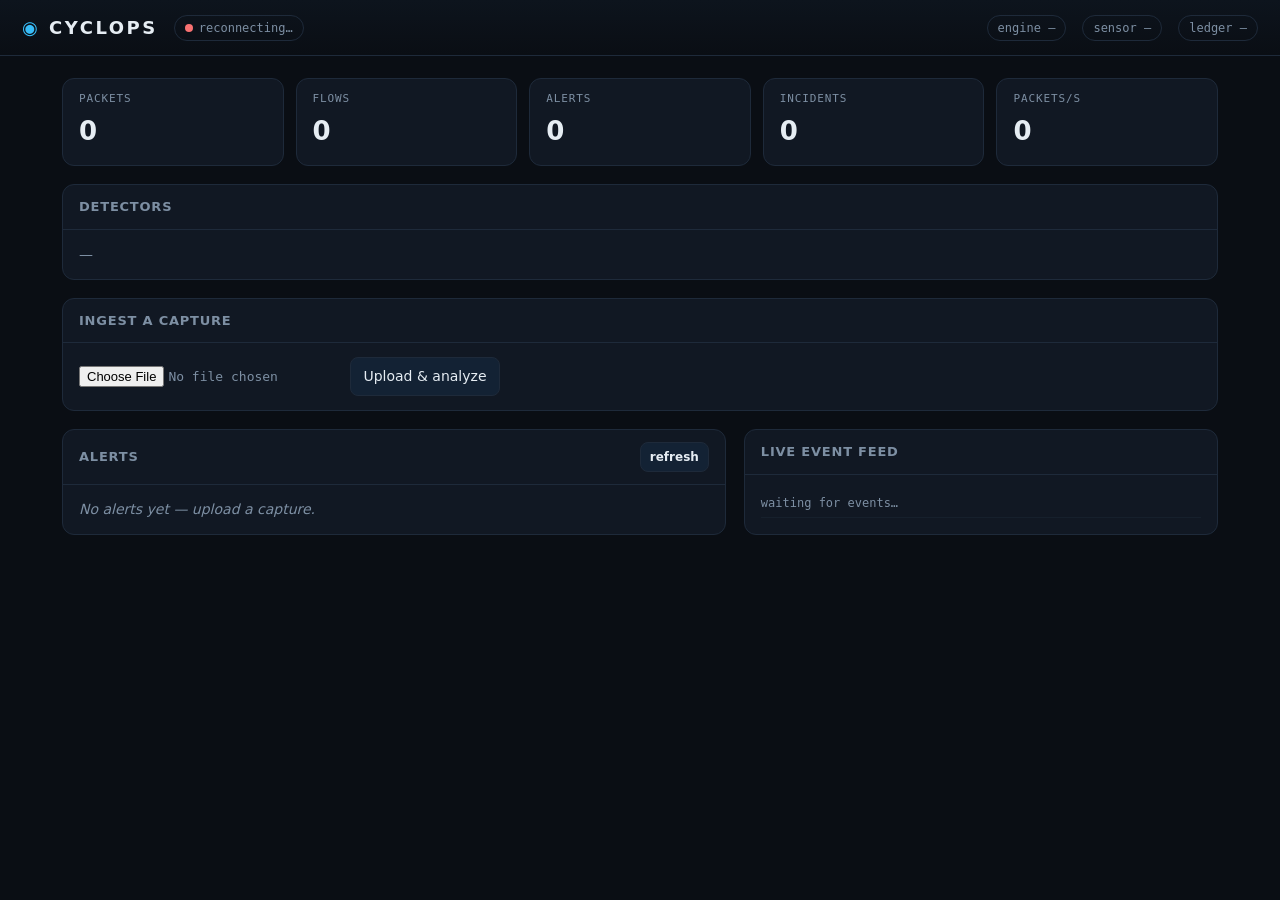
==== frontend/index.html @ da5ad405 "frontend+deploy: SOC console wired to live API + one-container Docker - frontend/index.html: single-" ====
<!doctype html>
<html lang="en">
<head>
<meta charset="utf-8" />
<meta name="viewport" content="width=device-width, initial-scale=1" />
<title>CYCLOPS — SOC Console</title>
<style>
  :root{
    --bg:#0a0e14; --panel:#111823; --panel2:#0d141d; --line:#1e2a3a;
    --ink:#e6edf3; --dim:#7d8fa3; --accent:#38bdf8;
    --ok:#34d399; --warn:#fbbf24; --crit:#f87171; --mono:ui-monospace,SFMono-Regular,Menlo,monospace;
  }
  *{box-sizing:border-box}
  body{margin:0;background:var(--bg);color:var(--ink);font:14px/1.5 system-ui,-apple-system,Segoe UI,Roboto,sans-serif}
  header{display:flex;align-items:center;gap:16px;padding:14px 22px;border-bottom:1px solid var(--line);background:linear-gradient(180deg,#0d141d,#0a0e14)}
  .logo{font-weight:800;letter-spacing:.14em;font-size:18px}
  .logo b{color:var(--accent)}
  .grow{flex:1}
  .pill{font:12px/1 var(--mono);padding:6px 10px;border:1px solid var(--line);border-radius:999px;color:var(--dim);white-space:nowrap}
  .dot{display:inline-block;width:8px;height:8px;border-radius:50%;background:var(--crit);margin-right:6px;vertical-align:middle}
  .dot.on{background:var(--ok);box-shadow:0 0 8px var(--ok)}
  main{max-width:1200px;margin:0 auto;padding:22px;display:grid;gap:18px}
  .cards{display:grid;grid-template-columns:repeat(auto-fit,minmax(150px,1fr));gap:12px}
  .card{background:var(--panel);border:1px solid var(--line);border-radius:12px;padding:14px 16px}
  .card .k{font:11px/1 var(--mono);color:var(--dim);text-transform:uppercase;letter-spacing:.08em}
  .card .v{font-size:26px;font-weight:700;margin-top:8px;font-variant-numeric:tabular-nums}
  .row{display:grid;grid-template-columns:1.4fr 1fr;gap:18px}
  @media(max-width:820px){.row{grid-template-columns:1fr}}
  .panel{background:var(--panel);border:1px solid var(--line);border-radius:12px;overflow:hidden}
  .panel h2{margin:0;padding:12px 16px;font-size:13px;letter-spacing:.06em;text-transform:uppercase;color:var(--dim);border-bottom:1px solid var(--line);display:flex;align-items:center;gap:10px}
  .body{padding:14px 16px}
  .chips{display:flex;flex-wrap:wrap;gap:8px}
  .chip{font:11px/1 var(--mono);padding:6px 9px;border-radius:8px;border:1px solid var(--line);color:var(--dim)}
  .chip.on{color:var(--ok);border-color:#1c3a30;background:#0e1a16}
  table{width:100%;border-collapse:collapse;font-size:13px}
  th,td{text-align:left;padding:9px 10px;border-bottom:1px solid var(--line);vertical-align:top}
  th{font:11px/1 var(--mono);color:var(--dim);text-transform:uppercase;letter-spacing:.06em}
  td.mono,.mono{font-family:var(--mono);font-size:12px}
  .sev{font:11px/1 var(--mono);padding:3px 7px;border-radius:6px;display:inline-block}
  .sev.critical{background:#2a1113;color:var(--crit)} .sev.high{background:#2a1f0d;color:var(--warn)}
  .sev.medium,.sev.low{background:#0e1a22;color:var(--accent)}
  button{font:inherit;cursor:pointer;border-radius:8px;border:1px solid var(--line);background:#132234;color:var(--ink);padding:8px 12px}
  button:hover{border-color:var(--accent)} button:disabled{opacity:.5;cursor:default}
  .btn-v{padding:5px 9px;font-size:12px}
  .feed{max-height:300px;overflow:auto;font-family:var(--mono);font-size:12px}
  .feed div{padding:5px 0;border-bottom:1px solid #16202c;color:var(--dim)}
  .feed .ev{color:var(--accent)}
  input[type=file]{font:13px var(--mono);color:var(--dim)}
  .verdict{margin-left:8px;font:11px var(--mono)} .verdict.ok{color:var(--ok)} .verdict.bad{color:var(--crit)}
  .muted{color:var(--dim)} .empty{color:var(--dim);padding:14px 16px;font-style:italic}
</style>
</head>
<body>
<header>
  <div class="logo"><b>◉</b> CYCLOPS</div>
  <span class="pill"><span id="live-dot" class="dot"></span><span id="live-txt">connecting…</span></span>
  <div class="grow"></div>
  <span class="pill" id="engine">engine —</span>
  <span class="pill" id="sensor">sensor —</span>
  <span class="pill" id="ledger">ledger —</span>
</header>

<main>
  <section class="cards" id="cards">
    <div class="card"><div class="k">Packets</div><div class="v" id="m-packets">0</div></div>
    <div class="card"><div class="k">Flows</div><div class="v" id="m-flows">0</div></div>
    <div class="card"><div class="k">Alerts</div><div class="v" id="m-alerts">0</div></div>
    <div class="card"><div class="k">Incidents</div><div class="v" id="m-incidents">0</div></div>
    <div class="card"><div class="k">Packets/s</div><div class="v" id="m-pps">0</div></div>
  </section>

  <div class="panel">
    <h2>Detectors</h2>
    <div class="body"><div class="chips" id="detectors"><span class="muted">—</span></div></div>
  </div>

  <div class="panel">
    <h2>Ingest a capture</h2>
    <div class="body">
      <input type="file" id="pcap" accept=".pcap,.pcapng" />
      <button id="upload">Upload &amp; analyze</button>
      <span id="job" class="mono muted"></span>
    </div>
  </div>

  <div class="row">
    <div class="panel">
      <h2>Alerts <span class="grow"></span><button id="refresh" class="btn-v">refresh</button></h2>
      <div id="alerts-wrap"><div class="empty">No alerts yet — upload a capture.</div></div>
    </div>
    <div class="panel">
      <h2>Live event feed</h2>
      <div class="body feed" id="feed"><div class="muted">waiting for events…</div></div>
    </div>
  </div>
</main>

<script>
const $ = id => document.getElementById(id);
const fmt = n => (n ?? 0).toLocaleString();

async function j(url, opts){ const r = await fetch(url, opts); if(!r.ok) throw new Error(url+" "+r.status); return r.json(); }

async function refreshStatus(){
  try{
    const s = await j("/api/status");
    $("engine").textContent = "engine " + (s.engine_version||"—");
    $("sensor").textContent = "sensor " + (s.sensor_id||"—");
    const intact = s.ledger && s.ledger.chain_intact;
    $("ledger").innerHTML = '<span class="dot '+(intact?'on':'')+'"></span>ledger '+(intact?'intact':'—');
    const m = s.metrics||{};
    $("m-packets").textContent = fmt(m.packets_processed);
    $("m-flows").textContent = fmt(m.flows_created);
    $("m-alerts").textContent = fmt(m.alerts_generated);
    $("m-incidents").textContent = fmt(m.incidents_created);
    $("m-pps").textContent = fmt((m.processing||{}).packets_per_second);
    const d = s.detectors||{};
    $("detectors").innerHTML = Object.keys(d).length
      ? Object.entries(d).map(([k,v])=>'<span class="chip '+(v==="online"?"on":"")+'">'+k+'</span>').join("")
      : '<span class="muted">—</span>';
  }catch(e){ /* backend not ready yet */ }
}

function sevClass(s){ s=(s||"").toLowerCase(); return ["critical","high","medium","low"].includes(s)?s:"low"; }

async function refreshAlerts(){
  try{
    const p = await j("/api/alerts?limit=100");
    const items = p.items||[];
    if(!items.length){ $("alerts-wrap").innerHTML = '<div class="empty">No alerts yet — upload a capture.</div>'; return; }
    const rows = items.map(a=>{
      const conf = a.confidence!=null ? (a.confidence*100).toFixed(1)+"%" : "—";
      return `<tr>
        <td><span class="sev ${sevClass(a.severity)}">${(a.severity||"").toUpperCase()}</span></td>
        <td class="mono">${a.detector||""}</td>
        <td>${a.threat||""}<div class="muted mono" style="font-size:11px">${a.title||""}</div></td>
        <td class="mono">${conf}</td>
        <td class="mono" style="font-size:11px">${a.source||""}</td>
        <td><button class="btn-v" data-ev="${a.evidence_id||""}">verify</button><span class="verdict" id="v-${a.evidence_id||""}"></span></td>
      </tr>`;
    }).join("");
    $("alerts-wrap").innerHTML = `<table><thead><tr>
      <th>Severity</th><th>Detector</th><th>Threat</th><th>Conf.</th><th>Source</th><th>Evidence</th>
      </tr></thead><tbody>${rows}</tbody></table>`;
    $("alerts-wrap").querySelectorAll("button[data-ev]").forEach(b=>b.onclick=()=>verify(b.dataset.ev));
  }catch(e){}
}

async function verify(id){
  if(!id) return;
  const el = $("v-"+id); el.textContent="…"; el.className="verdict";
  try{
    const r = await j("/api/evidence/"+encodeURIComponent(id)+"/verify");
    el.textContent = r.verified ? "✓ sealed" : "✗ TAMPER";
    el.className = "verdict "+(r.verified?"ok":"bad");
  }catch(e){ el.textContent="error"; el.className="verdict bad"; }
}

$("upload").onclick = async ()=>{
  const f = $("pcap").files[0];
  if(!f){ $("job").textContent="choose a .pcap first"; return; }
  $("upload").disabled=true; $("job").textContent="uploading "+f.name+"…";
  try{
    const fd = new FormData(); fd.append("file", f);
    const r = await j("/api/pcap/upload",{method:"POST",body:fd});
    const jobId = r.job_id; $("job").textContent="queued "+jobId;
    const poll = setInterval(async ()=>{
      try{
        const job = await j("/api/jobs/"+jobId);
        $("job").textContent = jobId+" — "+job.status;
        if(job.status==="completed"||job.status==="failed"){
          clearInterval(poll); $("upload").disabled=false;
          refreshStatus(); refreshAlerts();
        }
      }catch(e){ clearInterval(poll); $("upload").disabled=false; }
    }, 900);
  }catch(e){ $("job").textContent="upload failed: "+e.message; $("upload").disabled=false; }
};
$("refresh").onclick = ()=>{ refreshStatus(); refreshAlerts(); };

function pushFeed(ev){
  const feed = $("feed");
  if(feed.querySelector(".muted")) feed.innerHTML="";
  const t = new Date().toLocaleTimeString();
  const name = ev.event || ev.type || "EVENT";
  const extra = ev.count!=null?(" ×"+ev.count):(ev.status?(" "+ev.status):"");
  const div = document.createElement("div");
  div.innerHTML = `<span class="muted">${t}</span> <span class="ev">${name}</span><span class="muted">${extra}</span>`;
  feed.prepend(div);
  while(feed.childElementCount>60) feed.lastChild.remove();
}

function connectWS(){
  const proto = location.protocol==="https:"?"wss":"ws";
  const ws = new WebSocket(proto+"://"+location.host+"/api/live");
  ws.onopen = ()=>{ $("live-dot").className="dot on"; $("live-txt").textContent="live"; };
  ws.onclose = ()=>{ $("live-dot").className="dot"; $("live-txt").textContent="reconnecting…"; setTimeout(connectWS,2000); };
  ws.onmessage = e=>{
    let m; try{ m=JSON.parse(e.data);}catch{ return; }
    if(m.type==="ready"||m.type==="health") return;
    pushFeed(m);
    if(["alerts_updated","job_completed"].includes(m.type)){ refreshStatus(); refreshAlerts(); }
  };
}

refreshStatus(); refreshAlerts(); connectWS();
setInterval(refreshStatus, 5000);
</script>
</body>
</html>
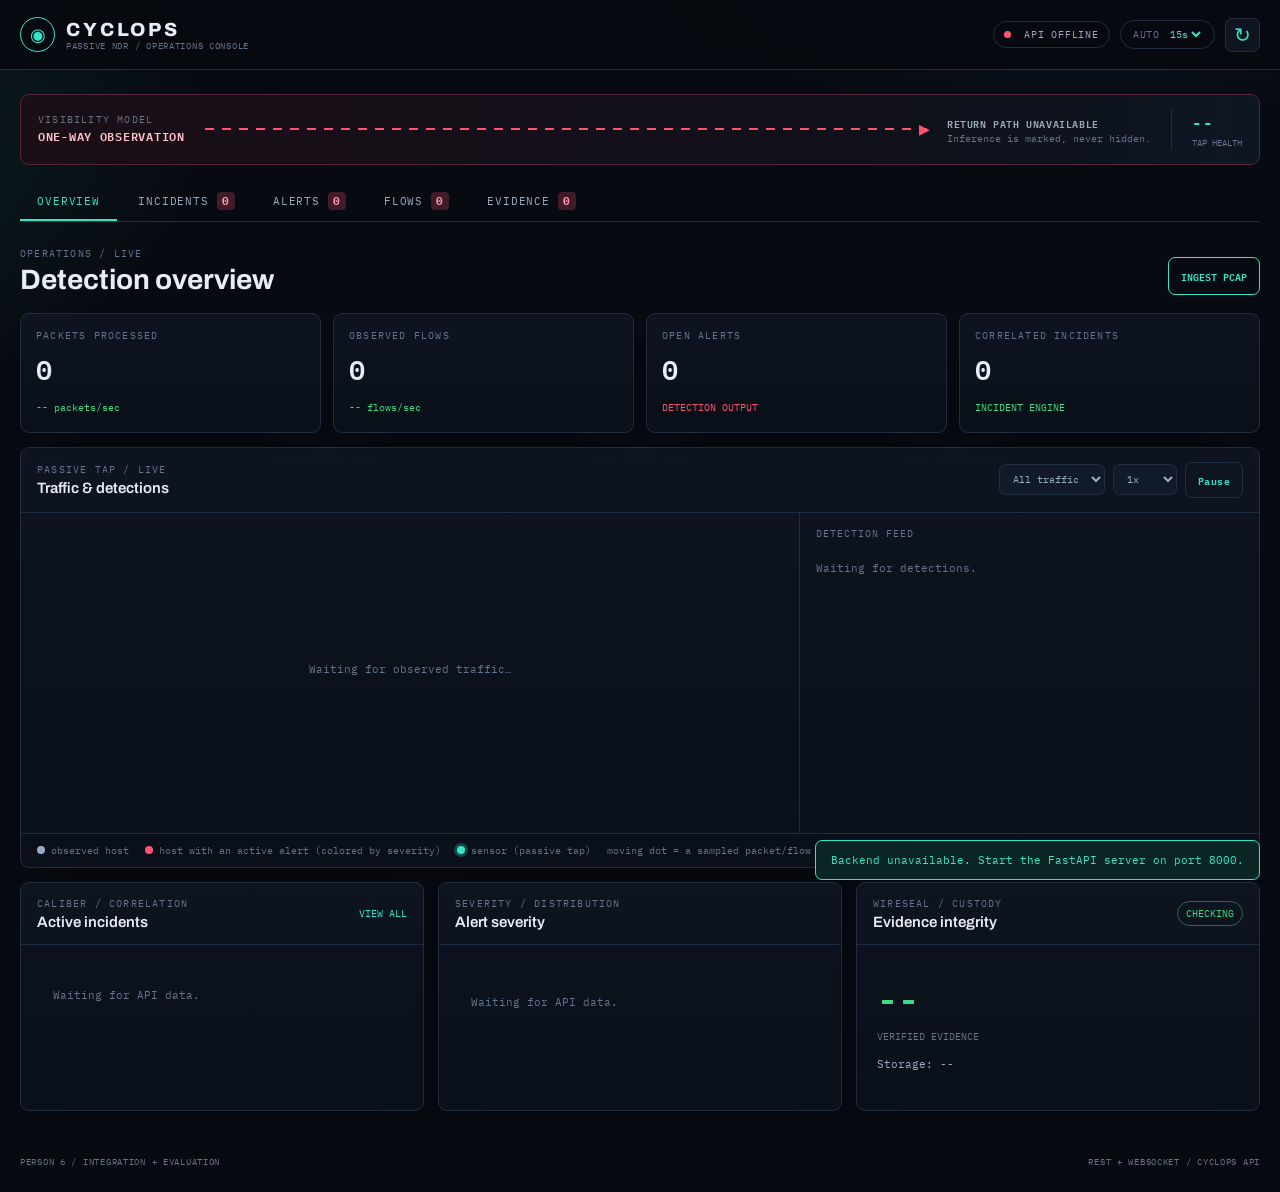
==== commit d9a8440d: "feat(frontend): replace SOC console with full operations UI Adds tabbed views (Overview/Incidents/Al" ====
--- a/frontend/index.html
+++ b/frontend/index.html
@@ -1,210 +1,136 @@
 <!doctype html>
 <html lang="en">
 <head>
-<meta charset="utf-8" />
-<meta name="viewport" content="width=device-width, initial-scale=1" />
-<title>CYCLOPS — SOC Console</title>
-<style>
-  :root{
-    --bg:#0a0e14; --panel:#111823; --panel2:#0d141d; --line:#1e2a3a;
-    --ink:#e6edf3; --dim:#7d8fa3; --accent:#38bdf8;
-    --ok:#34d399; --warn:#fbbf24; --crit:#f87171; --mono:ui-monospace,SFMono-Regular,Menlo,monospace;
-  }
-  *{box-sizing:border-box}
-  body{margin:0;background:var(--bg);color:var(--ink);font:14px/1.5 system-ui,-apple-system,Segoe UI,Roboto,sans-serif}
-  header{display:flex;align-items:center;gap:16px;padding:14px 22px;border-bottom:1px solid var(--line);background:linear-gradient(180deg,#0d141d,#0a0e14)}
-  .logo{font-weight:800;letter-spacing:.14em;font-size:18px}
-  .logo b{color:var(--accent)}
-  .grow{flex:1}
-  .pill{font:12px/1 var(--mono);padding:6px 10px;border:1px solid var(--line);border-radius:999px;color:var(--dim);white-space:nowrap}
-  .dot{display:inline-block;width:8px;height:8px;border-radius:50%;background:var(--crit);margin-right:6px;vertical-align:middle}
-  .dot.on{background:var(--ok);box-shadow:0 0 8px var(--ok)}
-  main{max-width:1200px;margin:0 auto;padding:22px;display:grid;gap:18px}
-  .cards{display:grid;grid-template-columns:repeat(auto-fit,minmax(150px,1fr));gap:12px}
-  .card{background:var(--panel);border:1px solid var(--line);border-radius:12px;padding:14px 16px}
-  .card .k{font:11px/1 var(--mono);color:var(--dim);text-transform:uppercase;letter-spacing:.08em}
-  .card .v{font-size:26px;font-weight:700;margin-top:8px;font-variant-numeric:tabular-nums}
-  .row{display:grid;grid-template-columns:1.4fr 1fr;gap:18px}
-  @media(max-width:820px){.row{grid-template-columns:1fr}}
-  .panel{background:var(--panel);border:1px solid var(--line);border-radius:12px;overflow:hidden}
-  .panel h2{margin:0;padding:12px 16px;font-size:13px;letter-spacing:.06em;text-transform:uppercase;color:var(--dim);border-bottom:1px solid var(--line);display:flex;align-items:center;gap:10px}
-  .body{padding:14px 16px}
-  .chips{display:flex;flex-wrap:wrap;gap:8px}
-  .chip{font:11px/1 var(--mono);padding:6px 9px;border-radius:8px;border:1px solid var(--line);color:var(--dim)}
-  .chip.on{color:var(--ok);border-color:#1c3a30;background:#0e1a16}
-  table{width:100%;border-collapse:collapse;font-size:13px}
-  th,td{text-align:left;padding:9px 10px;border-bottom:1px solid var(--line);vertical-align:top}
-  th{font:11px/1 var(--mono);color:var(--dim);text-transform:uppercase;letter-spacing:.06em}
-  td.mono,.mono{font-family:var(--mono);font-size:12px}
-  .sev{font:11px/1 var(--mono);padding:3px 7px;border-radius:6px;display:inline-block}
-  .sev.critical{background:#2a1113;color:var(--crit)} .sev.high{background:#2a1f0d;color:var(--warn)}
-  .sev.medium,.sev.low{background:#0e1a22;color:var(--accent)}
-  button{font:inherit;cursor:pointer;border-radius:8px;border:1px solid var(--line);background:#132234;color:var(--ink);padding:8px 12px}
-  button:hover{border-color:var(--accent)} button:disabled{opacity:.5;cursor:default}
-  .btn-v{padding:5px 9px;font-size:12px}
-  .feed{max-height:300px;overflow:auto;font-family:var(--mono);font-size:12px}
-  .feed div{padding:5px 0;border-bottom:1px solid #16202c;color:var(--dim)}
-  .feed .ev{color:var(--accent)}
-  input[type=file]{font:13px var(--mono);color:var(--dim)}
-  .verdict{margin-left:8px;font:11px var(--mono)} .verdict.ok{color:var(--ok)} .verdict.bad{color:var(--crit)}
-  .muted{color:var(--dim)} .empty{color:var(--dim);padding:14px 16px;font-style:italic}
-</style>
+  <meta charset="utf-8">
+  <meta name="viewport" content="width=device-width, initial-scale=1">
+  <title>CYCLOPS | Operations Console</title>
+  <link rel="preconnect" href="https://fonts.googleapis.com">
+  <link rel="preconnect" href="https://fonts.gstatic.com" crossorigin>
+  <link href="https://fonts.googleapis.com/css2?family=Archivo:wght@600;700;800&family=IBM+Plex+Mono:wght@400;500;600&family=IBM+Plex+Sans:wght@400;500;600&display=swap" rel="stylesheet">
+  <link rel="stylesheet" href="styles.css">
 </head>
 <body>
-<header>
-  <div class="logo"><b>◉</b> CYCLOPS</div>
-  <span class="pill"><span id="live-dot" class="dot"></span><span id="live-txt">connecting…</span></span>
-  <div class="grow"></div>
-  <span class="pill" id="engine">engine —</span>
-  <span class="pill" id="sensor">sensor —</span>
-  <span class="pill" id="ledger">ledger —</span>
-</header>
+  <header class="topbar"><a class="brand" href="#dashboard"><span class="eye">◉</span><span><b>CYCLOPS</b><small>PASSIVE NDR / OPERATIONS CONSOLE</small></span></a><div class="top-actions"><span id="connection" class="status offline"><i></i> API OFFLINE</span><label class="auto-refresh">AUTO<select id="auto-interval"><option value="0">OFF</option><option value="5000">5s</option><option value="15000" selected>15s</option><option value="30000">30s</option><option value="60000">60s</option></select></label><button id="refresh" class="icon" title="Refresh data" aria-label="Refresh data">↻</button></div></header>
+  <main class="shell">
+    <section class="banner"><div><small>VISIBILITY MODEL</small><b>ONE-WAY OBSERVATION</b></div><span class="arrow"></span><div class="banner-copy"><b>RETURN PATH UNAVAILABLE</b><span>Inference is marked, never hidden.</span></div><div class="tap"><b id="tap-health">--</b><span>TAP HEALTH</span></div></section>
+    <nav class="tabs" aria-label="Console views"><a href="#dashboard" data-view="dashboard" class="active">Overview</a><a href="#incidents" data-view="incidents">Incidents <b id="incident-count">0</b></a><a href="#alerts" data-view="alerts">Alerts <b id="alert-count">0</b></a><a href="#flows" data-view="flows">Flows <b id="flow-count">0</b></a><a href="#evidence" data-view="evidence">Evidence <b id="evidence-count">0</b></a></nav>
 
-<main>
-  <section class="cards" id="cards">
-    <div class="card"><div class="k">Packets</div><div class="v" id="m-packets">0</div></div>
-    <div class="card"><div class="k">Flows</div><div class="v" id="m-flows">0</div></div>
-    <div class="card"><div class="k">Alerts</div><div class="v" id="m-alerts">0</div></div>
-    <div class="card"><div class="k">Incidents</div><div class="v" id="m-incidents">0</div></div>
-    <div class="card"><div class="k">Packets/s</div><div class="v" id="m-pps">0</div></div>
-  </section>
+    <section class="view active" data-panel="dashboard">
+      <div class="heading"><div><small>OPERATIONS / LIVE</small><h1>Detection overview</h1></div><label class="upload"><input id="pcap" type="file" accept=".pcap,.pcapng"> INGEST PCAP</label></div>
+      <div class="metrics">
+        <button class="metric-link" type="button" data-jump="alerts"><small>PACKETS PROCESSED</small><strong id="packets">0</strong><em id="pps">-- packets/sec</em></button>
+        <button class="metric-link" type="button" data-jump="flows"><small>OBSERVED FLOWS</small><strong id="flows">0</strong><em id="fps">-- flows/sec</em></button>
+        <button class="metric-link" type="button" data-jump="alerts"><small>OPEN ALERTS</small><strong id="alerts">0</strong><em class="red">DETECTION OUTPUT</em></button>
+        <button class="metric-link" type="button" data-jump="incidents"><small>CORRELATED INCIDENTS</small><strong id="incidents">0</strong><em class="green">INCIDENT ENGINE</em></button>
+      </div>
+      <article class="panel live-panel">
+        <header>
+          <div><small>PASSIVE TAP / LIVE</small><h2>Traffic &amp; detections</h2></div>
+          <div class="live-controls">
+            <select id="live-mode" title="What to animate"><option value="all">All traffic</option><option value="alerts">Alerts only</option></select>
+            <select id="live-speed" title="Animation speed"><option value="0.5">0.5x</option><option value="1" selected>1x</option><option value="2">2x</option></select>
+            <button type="button" class="ghost" id="live-toggle">Pause</button>
+          </div>
+        </header>
+        <div class="live-body">
+          <div class="live-canvas-wrap">
+            <canvas id="live-canvas"></canvas>
+            <div id="live-tooltip" class="live-tooltip" hidden></div>
+          </div>
+          <div class="live-feed">
+            <div class="live-feed-head">DETECTION FEED</div>
+            <div id="live-feed-list" class="live-feed-list"><p class="empty">Waiting for detections.</p></div>
+          </div>
+        </div>
+        <div class="live-caption">
+          <span><i class="cap-dot" style="background:#9aabc0"></i> observed host</span>
+          <span><i class="cap-dot" style="background:#ff5470"></i> host with an active alert (colored by severity)</span>
+          <span><i class="cap-dot cap-dot-ring"></i> sensor (passive tap)</span>
+          <span>moving dot = a sampled packet/flow reaching the tap</span>
+        </div>
+      </article>
 
-  <div class="panel">
-    <h2>Detectors</h2>
-    <div class="body"><div class="chips" id="detectors"><span class="muted">—</span></div></div>
-  </div>
+      <div class="grid grid-3">
+        <article class="panel"><header><div><small>CALIBER / CORRELATION</small><h2>Active incidents</h2></div><a href="#incidents">VIEW ALL</a></header><div id="incident-preview" class="rows"><p class="empty">Waiting for API data.</p></div></article>
+        <article class="panel"><header><div><small>SEVERITY / DISTRIBUTION</small><h2>Alert severity</h2></div></header><div id="severity-chart" class="severity-chart"><p class="empty">Waiting for API data.</p></div></article>
+        <article class="panel"><header><div><small>WIRESEAL / CUSTODY</small><h2>Evidence integrity</h2></div><span id="chain" class="pill">CHECKING</span></header><div class="integrity"><strong id="verified">--</strong><span>VERIFIED EVIDENCE</span><p id="storage">Storage: --</p></div></article>
+      </div>
+    </section>
 
-  <div class="panel">
-    <h2>Ingest a capture</h2>
-    <div class="body">
-      <input type="file" id="pcap" accept=".pcap,.pcapng" />
-      <button id="upload">Upload &amp; analyze</button>
-      <span id="job" class="mono muted"></span>
+    <section class="view" data-panel="incidents">
+      <div class="heading"><div><small>INCIDENT ENGINE / CORRELATED SIGNALS</small><h1>Incidents</h1></div></div>
+      <div class="toolbar">
+        <input type="search" id="incidents-q" placeholder="Search incident, host, detector…">
+        <select id="incidents-severity"><option value="all">All severities</option><option value="critical">Critical</option><option value="high">High</option><option value="medium">Medium</option><option value="low">Low</option><option value="info">Info</option></select>
+        <select id="incidents-sort"><option value="score_desc">Score: high-low</option><option value="score_asc">Score: low-high</option><option value="confidence_desc">Confidence: high-low</option><option value="id_asc">ID</option></select>
+        <button type="button" class="ghost" id="incidents-reset">Reset</button>
+        <span class="spacer"></span>
+        <span class="count-label" id="incidents-count-label"></span>
+        <button type="button" class="ghost" id="incidents-export-csv">Export CSV</button>
+        <button type="button" class="ghost" id="incidents-export-json">Export JSON</button>
+      </div>
+      <div id="incident-list" class="table"><p class="empty">Waiting for API data.</p></div>
+      <div class="pagination" id="incidents-pagination"></div>
+    </section>
+
+    <section class="view" data-panel="alerts">
+      <div class="heading"><div><small>CALIBER / DETECTOR OUTPUT</small><h1>Alerts</h1></div></div>
+      <div class="toolbar">
+        <input type="search" id="alerts-q" placeholder="Search id, threat, detector, flow…">
+        <select id="alerts-severity"><option value="all">All severities</option><option value="critical">Critical</option><option value="high">High</option><option value="medium">Medium</option><option value="low">Low</option><option value="info">Info</option></select>
+        <select id="alerts-sort"><option value="confidence_desc">Confidence: high-low</option><option value="confidence_asc">Confidence: low-high</option><option value="id_asc">ID</option><option value="severity">Severity</option></select>
+        <button type="button" class="ghost" id="alerts-reset">Reset</button>
+        <span class="spacer"></span>
+        <span class="count-label" id="alerts-count-label"></span>
+        <button type="button" class="ghost" id="alerts-export-csv">Export CSV</button>
+        <button type="button" class="ghost" id="alerts-export-json">Export JSON</button>
+      </div>
+      <div id="alert-list" class="table"><p class="empty">Waiting for API data.</p></div>
+      <div class="pagination" id="alerts-pagination"></div>
+    </section>
+
+    <section class="view" data-panel="flows">
+      <div class="heading"><div><small>FLOW TABLE / OBSERVED TRAFFIC</small><h1>Flows</h1></div></div>
+      <div class="toolbar">
+        <input type="search" id="flows-q" placeholder="Search id, source, destination…">
+        <select id="flows-protocol"><option value="all">All protocols</option></select>
+        <select id="flows-sort"><option value="bytes_desc">Bytes: high-low</option><option value="bytes_asc">Bytes: low-high</option><option value="packets_desc">Packets: high-low</option><option value="duration_desc">Duration: long-short</option></select>
+        <button type="button" class="ghost" id="flows-reset">Reset</button>
+        <span class="spacer"></span>
+        <span class="count-label" id="flows-count-label"></span>
+        <button type="button" class="ghost" id="flows-export-csv">Export CSV</button>
+        <button type="button" class="ghost" id="flows-export-json">Export JSON</button>
+      </div>
+      <div id="flow-list" class="table"><p class="empty">Waiting for API data.</p></div>
+      <div class="pagination" id="flows-pagination"></div>
+    </section>
+
+    <section class="view" data-panel="evidence">
+      <div class="heading"><div><small>WIRESEAL / CHAIN OF CUSTODY</small><h1>Evidence</h1></div></div>
+      <div class="toolbar">
+        <input type="search" id="evidence-q" placeholder="Search id, alert, threat, hash…">
+        <select id="evidence-status"><option value="all">All statuses</option><option value="verified">Verified</option><option value="failed">Failed</option></select>
+        <select id="evidence-sort"><option value="ts_desc">Newest first</option><option value="ts_asc">Oldest first</option><option value="id_asc">ID</option></select>
+        <button type="button" class="ghost" id="evidence-reset">Reset</button>
+        <span class="spacer"></span>
+        <span class="count-label" id="evidence-count-label"></span>
+        <button type="button" class="ghost" id="evidence-export-csv">Export CSV</button>
+        <button type="button" class="ghost" id="evidence-export-json">Export JSON</button>
+      </div>
+      <div id="evidence-list" class="table"><p class="empty">Waiting for API data.</p></div>
+      <div class="pagination" id="evidence-pagination"></div>
+    </section>
+
+    <div id="modal-overlay" class="modal-overlay" hidden>
+      <div class="modal" role="dialog" aria-modal="true" aria-labelledby="modal-title">
+        <header><h3 id="modal-title">Details</h3><button id="modal-close" class="icon" type="button" aria-label="Close">✕</button></header>
+        <div id="modal-body" class="modal-body"></div>
+      </div>
     </div>
-  </div>
 
-  <div class="row">
-    <div class="panel">
-      <h2>Alerts <span class="grow"></span><button id="refresh" class="btn-v">refresh</button></h2>
-      <div id="alerts-wrap"><div class="empty">No alerts yet — upload a capture.</div></div>
-    </div>
-    <div class="panel">
-      <h2>Live event feed</h2>
-      <div class="body feed" id="feed"><div class="muted">waiting for events…</div></div>
-    </div>
-  </div>
-</main>
-
-<script>
-const $ = id => document.getElementById(id);
-const fmt = n => (n ?? 0).toLocaleString();
-
-async function j(url, opts){ const r = await fetch(url, opts); if(!r.ok) throw new Error(url+" "+r.status); return r.json(); }
-
-async function refreshStatus(){
-  try{
-    const s = await j("/api/status");
-    $("engine").textContent = "engine " + (s.engine_version||"—");
-    $("sensor").textContent = "sensor " + (s.sensor_id||"—");
-    const intact = s.ledger && s.ledger.chain_intact;
-    $("ledger").innerHTML = '<span class="dot '+(intact?'on':'')+'"></span>ledger '+(intact?'intact':'—');
-    const m = s.metrics||{};
-    $("m-packets").textContent = fmt(m.packets_processed);
-    $("m-flows").textContent = fmt(m.flows_created);
-    $("m-alerts").textContent = fmt(m.alerts_generated);
-    $("m-incidents").textContent = fmt(m.incidents_created);
-    $("m-pps").textContent = fmt((m.processing||{}).packets_per_second);
-    const d = s.detectors||{};
-    $("detectors").innerHTML = Object.keys(d).length
-      ? Object.entries(d).map(([k,v])=>'<span class="chip '+(v==="online"?"on":"")+'">'+k+'</span>').join("")
-      : '<span class="muted">—</span>';
-  }catch(e){ /* backend not ready yet */ }
-}
-
-function sevClass(s){ s=(s||"").toLowerCase(); return ["critical","high","medium","low"].includes(s)?s:"low"; }
-
-async function refreshAlerts(){
-  try{
-    const p = await j("/api/alerts?limit=100");
-    const items = p.items||[];
-    if(!items.length){ $("alerts-wrap").innerHTML = '<div class="empty">No alerts yet — upload a capture.</div>'; return; }
-    const rows = items.map(a=>{
-      const conf = a.confidence!=null ? (a.confidence*100).toFixed(1)+"%" : "—";
-      return `<tr>
-        <td><span class="sev ${sevClass(a.severity)}">${(a.severity||"").toUpperCase()}</span></td>
-        <td class="mono">${a.detector||""}</td>
-        <td>${a.threat||""}<div class="muted mono" style="font-size:11px">${a.title||""}</div></td>
-        <td class="mono">${conf}</td>
-        <td class="mono" style="font-size:11px">${a.source||""}</td>
-        <td><button class="btn-v" data-ev="${a.evidence_id||""}">verify</button><span class="verdict" id="v-${a.evidence_id||""}"></span></td>
-      </tr>`;
-    }).join("");
-    $("alerts-wrap").innerHTML = `<table><thead><tr>
-      <th>Severity</th><th>Detector</th><th>Threat</th><th>Conf.</th><th>Source</th><th>Evidence</th>
-      </tr></thead><tbody>${rows}</tbody></table>`;
-    $("alerts-wrap").querySelectorAll("button[data-ev]").forEach(b=>b.onclick=()=>verify(b.dataset.ev));
-  }catch(e){}
-}
-
-async function verify(id){
-  if(!id) return;
-  const el = $("v-"+id); el.textContent="…"; el.className="verdict";
-  try{
-    const r = await j("/api/evidence/"+encodeURIComponent(id)+"/verify");
-    el.textContent = r.verified ? "✓ sealed" : "✗ TAMPER";
-    el.className = "verdict "+(r.verified?"ok":"bad");
-  }catch(e){ el.textContent="error"; el.className="verdict bad"; }
-}
-
-$("upload").onclick = async ()=>{
-  const f = $("pcap").files[0];
-  if(!f){ $("job").textContent="choose a .pcap first"; return; }
-  $("upload").disabled=true; $("job").textContent="uploading "+f.name+"…";
-  try{
-    const fd = new FormData(); fd.append("file", f);
-    const r = await j("/api/pcap/upload",{method:"POST",body:fd});
-    const jobId = r.job_id; $("job").textContent="queued "+jobId;
-    const poll = setInterval(async ()=>{
-      try{
-        const job = await j("/api/jobs/"+jobId);
-        $("job").textContent = jobId+" — "+job.status;
-        if(job.status==="completed"||job.status==="failed"){
-          clearInterval(poll); $("upload").disabled=false;
-          refreshStatus(); refreshAlerts();
-        }
-      }catch(e){ clearInterval(poll); $("upload").disabled=false; }
-    }, 900);
-  }catch(e){ $("job").textContent="upload failed: "+e.message; $("upload").disabled=false; }
-};
-$("refresh").onclick = ()=>{ refreshStatus(); refreshAlerts(); };
-
-function pushFeed(ev){
-  const feed = $("feed");
-  if(feed.querySelector(".muted")) feed.innerHTML="";
-  const t = new Date().toLocaleTimeString();
-  const name = ev.event || ev.type || "EVENT";
-  const extra = ev.count!=null?(" ×"+ev.count):(ev.status?(" "+ev.status):"");
-  const div = document.createElement("div");
-  div.innerHTML = `<span class="muted">${t}</span> <span class="ev">${name}</span><span class="muted">${extra}</span>`;
-  feed.prepend(div);
-  while(feed.childElementCount>60) feed.lastChild.remove();
-}
-
-function connectWS(){
-  const proto = location.protocol==="https:"?"wss":"ws";
-  const ws = new WebSocket(proto+"://"+location.host+"/api/live");
-  ws.onopen = ()=>{ $("live-dot").className="dot on"; $("live-txt").textContent="live"; };
-  ws.onclose = ()=>{ $("live-dot").className="dot"; $("live-txt").textContent="reconnecting…"; setTimeout(connectWS,2000); };
-  ws.onmessage = e=>{
-    let m; try{ m=JSON.parse(e.data);}catch{ return; }
-    if(m.type==="ready"||m.type==="health") return;
-    pushFeed(m);
-    if(["alerts_updated","job_completed"].includes(m.type)){ refreshStatus(); refreshAlerts(); }
-  };
-}
-
-refreshStatus(); refreshAlerts(); connectWS();
-setInterval(refreshStatus, 5000);
-</script>
+    <div id="toast" class="toast" role="status"></div>
+  </main>
+  <footer><span>PERSON 6 / INTEGRATION + EVALUATION</span><span>REST + WEBSOCKET / CYCLOPS API</span></footer>
+  <script type="module" src="app.js"></script>
 </body>
 </html>
--- a/frontend/styles.css
+++ b/frontend/styles.css
@@ -0,0 +1,68 @@
+:root{--bg:#070a10;--panel:#0e1420;--panel2:#111a29;--line:#202d40;--ink:#e7edf6;--muted:#9aabc0;--faint:#64758b;--cyan:#33e6c9;--violet:#9a8cff;--green:#3ddc84;--amber:#f6b23d;--red:#ff5470;--mono:"IBM Plex Mono",monospace;--sans:"IBM Plex Sans",sans-serif;--display:"Archivo",sans-serif}*{box-sizing:border-box}html{color-scheme:dark;scroll-behavior:smooth}body{margin:0;background:var(--bg);color:var(--ink);font:14px/1.5 var(--sans);background-image:radial-gradient(900px 480px at 85% -15%,#102238,transparent 65%),radial-gradient(700px 500px at -15% 10%,#0b2023,transparent 60%)}a{color:inherit;text-decoration:none}.topbar{height:70px;padding:0 max(20px,calc((100% - 1400px)/2));display:flex;align-items:center;justify-content:space-between;border-bottom:1px solid var(--line);background:#070a10e8;backdrop-filter:blur(12px);position:sticky;top:0;z-index:2}.brand{display:flex;gap:11px;align-items:center}.eye{width:35px;height:35px;border:1px solid var(--cyan);border-radius:50%;display:grid;place-items:center;color:var(--cyan);font-size:18px}.brand b{display:block;font:800 19px var(--display);letter-spacing:.15em}.brand small{display:block;color:var(--faint);font:9px var(--mono);letter-spacing:.08em}.top-actions{display:flex;gap:10px;align-items:center}.status{font:10px var(--mono);letter-spacing:.08em;padding:6px 10px;border:1px solid var(--line);border-radius:99px;color:var(--muted)}.status i{display:inline-block;width:7px;height:7px;background:var(--red);border-radius:50%;margin-right:6px}.status.online{color:var(--green);border-color:#286a4a}.status.online i{background:var(--green)}.icon{height:34px;width:35px;border:1px solid var(--line);border-radius:7px;background:var(--panel);color:var(--cyan);font-size:20px;cursor:pointer}.shell{max-width:1400px;margin:auto;padding:24px 20px 45px}.banner{display:flex;align-items:center;gap:20px;padding:14px 17px;margin-bottom:18px;border:1px solid #542438;border-radius:9px;background:linear-gradient(90deg,#1b0e16,#10101a 68%,#0d1722)}.banner small,.heading small,.panel small,.metrics small{display:block;color:var(--faint);font:10px var(--mono);letter-spacing:.12em}.banner b{display:block;color:#ffc0ca;font:600 12px var(--mono);letter-spacing:.06em}.arrow{height:2px;flex:1;background:repeating-linear-gradient(90deg,var(--red) 0 9px,transparent 9px 17px);position:relative}.arrow:after{content:"▶";position:absolute;right:-3px;top:-9px;color:var(--red)}.banner-copy{font:10px var(--mono);color:var(--faint)}.banner-copy b{color:var(--muted);font-size:10px}.tap{padding-left:20px;border-left:1px solid var(--line);font-family:var(--mono)}.tap b{color:var(--cyan);font-size:16px}.tap span{display:block;color:var(--faint);font-size:9px}.tabs{display:flex;gap:4px;border-bottom:1px solid var(--line);margin-bottom:25px}.tabs a{padding:11px 17px;color:var(--muted);font:11px var(--mono);letter-spacing:.08em;text-transform:uppercase;border-bottom:2px solid transparent}.tabs a.active,.tabs a:hover{color:var(--cyan);border-color:var(--cyan)}.tabs b{background:#421b2a;color:#ff9aaa;border-radius:4px;padding:2px 5px}.view{display:none}.view.active{display:block}.heading{display:flex;align-items:end;justify-content:space-between;gap:15px;margin-bottom:18px}.heading h1{margin:4px 0 0;font:700 28px var(--display)}.upload{border:1px solid var(--cyan);border-radius:7px;padding:9px 12px;color:var(--cyan);font:600 10px var(--mono);cursor:pointer}.upload input{display:none}.metrics{display:grid;grid-template-columns:repeat(4,1fr);gap:12px;margin-bottom:14px}.metrics article,.panel{border:1px solid var(--line);border-radius:9px;background:linear-gradient(180deg,var(--panel),#0a1019);box-shadow:0 16px 34px -28px #000}.metrics article{padding:15px}.metrics strong{display:block;font:600 27px var(--mono);margin:6px 0}.metrics em{font:10px var(--mono);color:var(--green);font-style:normal}.metrics em.red{color:var(--red)}.grid{display:grid;grid-template-columns:1.6fr 1fr;gap:14px}.panel{overflow:hidden}.panel header{display:flex;justify-content:space-between;align-items:center;padding:14px 16px;border-bottom:1px solid var(--line)}.panel h2{margin:4px 0 0;font:600 15px var(--display)}.panel header a{color:var(--cyan);font:10px var(--mono)}.pill{font:10px var(--mono);color:var(--green);border:1px solid #286a4a;border-radius:99px;padding:5px 8px}.rows{padding:7px 16px}.row{display:flex;gap:12px;align-items:center;padding:12px 0;border-bottom:1px solid #182333}.row:last-child{border:0}.dot{width:8px;height:8px;border-radius:50%;background:var(--red);flex:none}.row h3{margin:0;font-size:12px}.row p{margin:2px 0 0;color:var(--faint);font:10px var(--mono)}.score{margin-left:auto;color:var(--cyan);font:600 12px var(--mono)}.integrity{padding:28px 20px}.integrity strong{display:block;color:var(--green);font:600 35px var(--mono)}.integrity span{color:var(--faint);font:10px var(--mono)}.integrity p{color:var(--muted);font:11px var(--mono)}.table{border:1px solid var(--line);border-radius:9px;overflow:hidden}.table-head,.table-row{display:grid;grid-template-columns:125px 1.4fr 1fr 100px 100px;gap:12px;align-items:center;padding:13px 15px}.table-head{background:var(--panel2);color:var(--faint);font:10px var(--mono);letter-spacing:.08em}.table-row{border-top:1px solid var(--line)}.table-row strong{font-size:12px}.table-row small{display:block;color:var(--faint);font:10px var(--mono);margin-top:3px}.score-text{color:var(--cyan);font:600 12px var(--mono)}.severity{font:600 10px var(--mono);color:var(--amber);text-transform:uppercase}.severity.critical,.severity.high{color:var(--red)}.severity.low{color:var(--green)}.severity.info{color:var(--muted)}
+.table-row{cursor:pointer;transition:background .15s}.table-row:hover{background:#0d1626}
+.row{cursor:pointer;transition:background .15s;border-radius:6px}.row:hover{background:#0d1626}
+.row-actions{display:flex;align-items:center;gap:8px;justify-content:space-between}
+.metric-link{all:unset;box-sizing:border-box;display:block;cursor:pointer;padding:15px;border:1px solid var(--line);border-radius:9px;background:linear-gradient(180deg,var(--panel),#0a1019);box-shadow:0 16px 34px -28px #000;transition:border-color .15s,transform .15s;text-align:left}.metric-link:hover{border-color:var(--cyan);transform:translateY(-2px)}.metric-link:focus-visible{outline:2px solid var(--cyan)}
+.auto-refresh{display:flex;align-items:center;gap:6px;color:var(--faint);font:10px var(--mono);letter-spacing:.08em;border:1px solid var(--line);border-radius:99px;padding:6px 10px 6px 12px}
+.auto-refresh select{background:transparent;color:var(--cyan);border:0;font:10px var(--mono);cursor:pointer}
+.toolbar{display:flex;flex-wrap:wrap;align-items:center;gap:8px;margin-bottom:14px}
+.toolbar input[type=search]{flex:1;min-width:180px;background:var(--panel);border:1px solid var(--line);border-radius:7px;color:var(--ink);padding:8px 11px;font:12px var(--sans)}
+.toolbar select{background:var(--panel);border:1px solid var(--line);border-radius:7px;color:var(--muted);padding:8px 10px;font:11px var(--mono)}
+.toolbar .spacer{flex:1}
+.toolbar .count-label{color:var(--faint);font:10px var(--mono);white-space:nowrap}
+button.ghost{background:var(--panel);border:1px solid var(--line);border-radius:7px;color:var(--cyan);padding:8px 12px;font:600 10px var(--mono);letter-spacing:.05em;cursor:pointer;white-space:nowrap}
+button.ghost:hover{border-color:var(--cyan)}
+button.ghost:disabled{color:var(--faint);border-color:var(--line);cursor:not-allowed;opacity:.5}
+button.ghost.tiny{padding:4px 8px;font-size:9px}
+.pagination{display:flex;align-items:center;justify-content:center;gap:14px;margin-top:14px;color:var(--muted);font:11px var(--mono)}
+.hash{font-family:var(--mono);font-size:11px;cursor:help}
+.modal-overlay{position:fixed;inset:0;background:#02040ac2;backdrop-filter:blur(3px);display:flex;align-items:center;justify-content:center;z-index:10;padding:20px}
+.modal-overlay[hidden]{display:none}
+.modal{width:min(640px,100%);max-height:85vh;overflow:auto;background:linear-gradient(180deg,var(--panel),#0a1019);border:1px solid var(--line);border-radius:12px;box-shadow:0 30px 60px -20px #000}
+.modal header{position:sticky;top:0;display:flex;justify-content:space-between;align-items:center;padding:16px 18px;border-bottom:1px solid var(--line);background:inherit}
+.modal header h3{margin:0;font:700 16px var(--display)}
+.modal-body{padding:18px}
+.modal-body h4{margin:18px 0 8px;font:600 11px var(--mono);color:var(--faint);letter-spacing:.1em;text-transform:uppercase}
+.modal-body h4:first-child{margin-top:0}
+.kv-grid{display:grid;grid-template-columns:repeat(2,1fr);gap:8px}
+.kv{display:flex;justify-content:space-between;gap:10px;padding:8px 10px;border:1px solid var(--line);border-radius:7px;font:11px var(--mono)}
+.kv span{color:var(--faint)}
+.modal-copy{color:var(--muted);font:12px/1.5 var(--sans);margin:0 0 4px}
+.hash-full{word-break:break-all;font:10px var(--mono);color:var(--faint)}
+.reasons,.timeline{margin:0;padding-left:18px;color:var(--muted);font:12px/1.7 var(--sans)}
+.timeline li small{color:var(--faint);font-family:var(--mono)}
+.chip-row{display:flex;flex-wrap:wrap;gap:6px}
+.chip{border:1px solid var(--line);border-radius:99px;padding:4px 10px;font:10px var(--mono);color:var(--cyan)}
+.recommendation{margin-top:16px;padding:10px 12px;border:1px solid #286a4a;border-radius:7px;background:#0b1a12;color:var(--green);font:12px var(--sans)}
+.modal-actions{display:flex;gap:8px;margin-top:16px;flex-wrap:wrap}
+@media(max-width:560px){.kv-grid{grid-template-columns:1fr}.toolbar input[type=search]{min-width:100%}}
+.live-panel{margin-bottom:14px}
+.live-controls{display:flex;gap:8px;align-items:center}
+.live-controls select{background:var(--panel2);border:1px solid var(--line);border-radius:7px;color:var(--muted);padding:7px 9px;font:10px var(--mono);cursor:pointer}
+.live-body{display:grid;grid-template-columns:1.7fr 1fr}
+.live-canvas-wrap{position:relative;border-right:1px solid var(--line);min-height:320px}
+#live-canvas{display:block;width:100%;height:320px}
+.live-tooltip{position:absolute;pointer-events:none;background:#0b1220ee;border:1px solid var(--line);border-radius:6px;padding:5px 9px;font:10px var(--mono);color:var(--ink);white-space:nowrap;transform:translate(10px,-100%);z-index:1}
+.live-feed{padding:14px 16px;max-height:320px;overflow:auto}
+.live-feed-head{color:var(--faint);font:10px var(--mono);letter-spacing:.1em;margin-bottom:10px}
+.live-feed-list .empty{padding:10px 0}
+.feed-item{display:flex;gap:9px;padding:9px 0;border-bottom:1px solid #182333;animation:feedIn .3s ease}
+.feed-item:last-child{border-bottom:0}
+.feed-dot{width:8px;height:8px;border-radius:50%;flex:none;margin-top:4px}
+.feed-item b{font:600 11px var(--mono);letter-spacing:.03em}
+.feed-item span.feed-host{color:var(--cyan);font-family:var(--mono)}
+.feed-item small{display:block;color:var(--faint);font:10px var(--mono);margin-top:2px;text-transform:uppercase}
+@keyframes feedIn{from{opacity:0;transform:translateY(-6px)}to{opacity:1;transform:none}}
+.live-caption{display:flex;flex-wrap:wrap;gap:16px;padding:10px 16px;border-top:1px solid var(--line);color:var(--faint);font:10px var(--mono)}
+.live-caption span{display:flex;align-items:center;gap:6px}
+.cap-dot{width:8px;height:8px;border-radius:50%;flex:none;display:inline-block}
+.cap-dot-ring{background:var(--cyan);box-shadow:0 0 0 3px rgba(51,230,201,.25)}
+.grid-3{display:grid;grid-template-columns:repeat(3,1fr);gap:14px}
+.severity-chart{padding:14px 16px;display:flex;flex-direction:column;gap:11px}
+.severity-row{display:flex;align-items:center;gap:10px}
+.severity-row .label{width:64px;flex:none;display:flex;align-items:center;gap:6px;font:10px var(--mono);color:var(--muted);text-transform:uppercase}
+.severity-row .label i{width:8px;height:8px;border-radius:50%;flex:none}
+.severity-row .track{flex:1;height:13px;background:#0d1626;border-radius:4px;overflow:hidden}
+.severity-row .fill{display:block;height:100%;border-radius:0 4px 4px 0;transition:width .4s ease;min-width:2px}
+.severity-row .count{width:26px;text-align:right;font:600 12px var(--mono);color:var(--ink)}
+@media(max-width:850px){.grid-3{grid-template-columns:1fr}.live-body{grid-template-columns:1fr}.live-canvas-wrap{border-right:0;border-bottom:1px solid var(--line)}}.empty{padding:25px 16px;color:var(--faint);font:11px var(--mono)}.toast{position:fixed;right:20px;bottom:20px;padding:12px 15px;border:1px solid var(--cyan);background:#0b2525;color:var(--cyan);font:11px var(--mono);border-radius:7px;opacity:0;transform:translateY(10px);transition:.2s}.toast.show{opacity:1;transform:none}footer{max-width:1400px;margin:auto;padding:0 20px 25px;display:flex;justify-content:space-between;color:var(--faint);font:9px var(--mono);letter-spacing:.08em}@media(max-width:850px){.metrics{grid-template-columns:repeat(2,1fr)}.grid{grid-template-columns:1fr}.banner-copy{display:none}.table-head,.table-row{grid-template-columns:95px 1fr 90px}.table-head>*:nth-child(3),.table-row>*:nth-child(3){display:none}}@media(max-width:560px){.shell{padding:15px 12px}.topbar{padding:0 12px}.brand small{display:none}.banner{flex-wrap:wrap;gap:12px}.arrow{flex-basis:100%;order:3}.tap{margin-left:auto}.heading{align-items:flex-start;flex-direction:column}.tabs{overflow:auto}.tabs a{white-space:nowrap;padding-inline:11px}footer{display:block;line-height:2}}
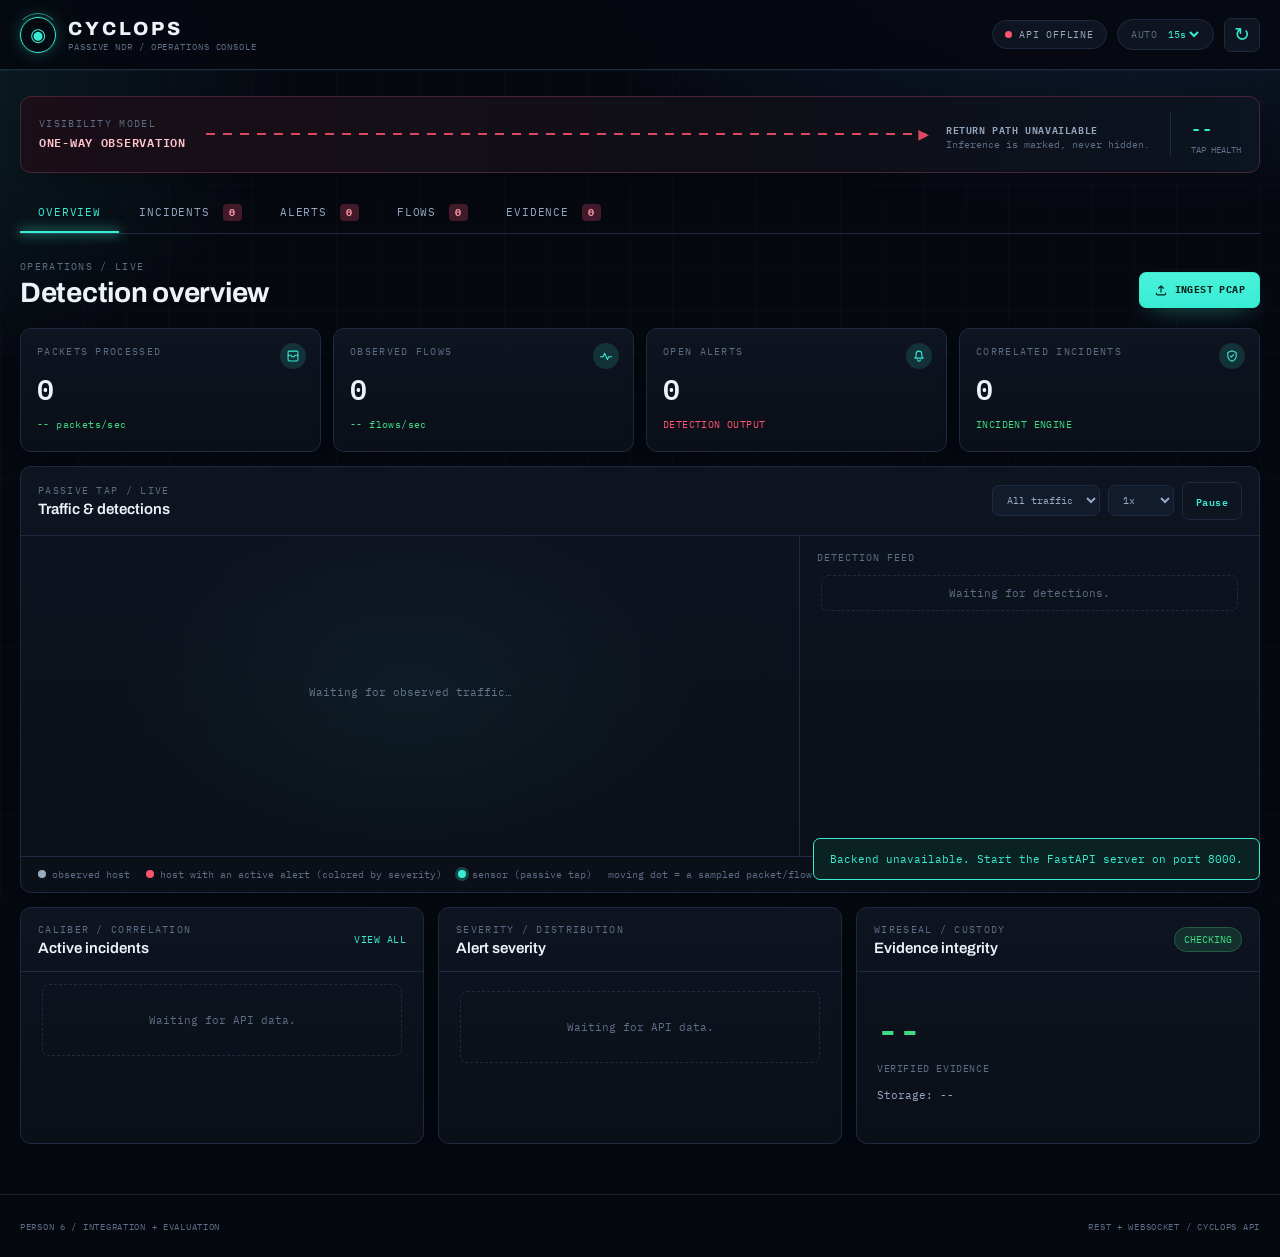
==== commit eea29f98: "fix: same-origin API base, WS reconnect, demo-data seed, Railway PORT binding - frontend: derive the" ====
--- a/frontend/index.html
+++ b/frontend/index.html
@@ -4,6 +4,7 @@
   <meta charset="utf-8">
   <meta name="viewport" content="width=device-width, initial-scale=1">
   <title>CYCLOPS | Operations Console</title>
+  <link rel="icon" href="data:image/svg+xml,%3Csvg xmlns='http://www.w3.org/2000/svg' viewBox='0 0 32 32'%3E%3Ccircle cx='16' cy='16' r='13' fill='none' stroke='%2338ecd4' stroke-width='2.5'/%3E%3Ccircle cx='16' cy='16' r='5' fill='%2338ecd4'/%3E%3C/svg%3E">
   <link rel="preconnect" href="https://fonts.googleapis.com">
   <link rel="preconnect" href="https://fonts.gstatic.com" crossorigin>
   <link href="https://fonts.googleapis.com/css2?family=Archivo:wght@600;700;800&family=IBM+Plex+Mono:wght@400;500;600&family=IBM+Plex+Sans:wght@400;500;600&display=swap" rel="stylesheet">
@@ -16,12 +17,12 @@
     <nav class="tabs" aria-label="Console views"><a href="#dashboard" data-view="dashboard" class="active">Overview</a><a href="#incidents" data-view="incidents">Incidents <b id="incident-count">0</b></a><a href="#alerts" data-view="alerts">Alerts <b id="alert-count">0</b></a><a href="#flows" data-view="flows">Flows <b id="flow-count">0</b></a><a href="#evidence" data-view="evidence">Evidence <b id="evidence-count">0</b></a></nav>
 
     <section class="view active" data-panel="dashboard">
-      <div class="heading"><div><small>OPERATIONS / LIVE</small><h1>Detection overview</h1></div><label class="upload"><input id="pcap" type="file" accept=".pcap,.pcapng"> INGEST PCAP</label></div>
+      <div class="heading"><div><small>OPERATIONS / LIVE</small><h1>Detection overview</h1></div><label class="upload"><input id="pcap" type="file" accept=".pcap,.pcapng"><svg viewBox="0 0 20 20" fill="none" stroke="currentColor" stroke-width="1.6" stroke-linecap="round" stroke-linejoin="round" width="14" height="14"><path d="M10 13V4M10 4 6.5 7.5M10 4l3.5 3.5"/><path d="M3.5 14.5v1A1.5 1.5 0 0 0 5 17h10a1.5 1.5 0 0 0 1.5-1.5v-1"/></svg> INGEST PCAP</label></div>
       <div class="metrics">
-        <button class="metric-link" type="button" data-jump="alerts"><small>PACKETS PROCESSED</small><strong id="packets">0</strong><em id="pps">-- packets/sec</em></button>
-        <button class="metric-link" type="button" data-jump="flows"><small>OBSERVED FLOWS</small><strong id="flows">0</strong><em id="fps">-- flows/sec</em></button>
-        <button class="metric-link" type="button" data-jump="alerts"><small>OPEN ALERTS</small><strong id="alerts">0</strong><em class="red">DETECTION OUTPUT</em></button>
-        <button class="metric-link" type="button" data-jump="incidents"><small>CORRELATED INCIDENTS</small><strong id="incidents">0</strong><em class="green">INCIDENT ENGINE</em></button>
+        <button class="metric-link" type="button" data-jump="alerts"><span class="metric-icon"><svg viewBox="0 0 20 20" fill="none" stroke="currentColor" stroke-width="1.5" stroke-linecap="round" stroke-linejoin="round"><path d="M3 9V4.5A1.5 1.5 0 0 1 4.5 3h11A1.5 1.5 0 0 1 17 4.5V9"/><path d="M3 9h4l1.2 2h3.6L13 9h4"/><path d="M3 9v6.5A1.5 1.5 0 0 0 4.5 17h11a1.5 1.5 0 0 0 1.5-1.5V9"/></svg></span><small>PACKETS PROCESSED</small><strong id="packets">0</strong><em id="pps">-- packets/sec</em></button>
+        <button class="metric-link" type="button" data-jump="flows"><span class="metric-icon"><svg viewBox="0 0 20 20" fill="none" stroke="currentColor" stroke-width="1.5" stroke-linecap="round" stroke-linejoin="round"><polyline points="2 11 6 11 8 6 12 15 14 11 18 11"/></svg></span><small>OBSERVED FLOWS</small><strong id="flows">0</strong><em id="fps">-- flows/sec</em></button>
+        <button class="metric-link" type="button" data-jump="alerts"><span class="metric-icon"><svg viewBox="0 0 20 20" fill="none" stroke="currentColor" stroke-width="1.5" stroke-linecap="round" stroke-linejoin="round"><path d="M10 3a4 4 0 0 0-4 4v2.4c0 .6-.2 1.2-.6 1.7L4 13h12l-1.4-1.9a2.7 2.7 0 0 1-.6-1.7V7a4 4 0 0 0-4-4z"/><path d="M8 15.5a2 2 0 0 0 4 0"/></svg></span><small>OPEN ALERTS</small><strong id="alerts">0</strong><em class="red">DETECTION OUTPUT</em></button>
+        <button class="metric-link" type="button" data-jump="incidents"><span class="metric-icon"><svg viewBox="0 0 20 20" fill="none" stroke="currentColor" stroke-width="1.5" stroke-linecap="round" stroke-linejoin="round"><path d="M10 2.5 16 5v4.5c0 4-2.6 6.5-6 8-3.4-1.5-6-4-6-8V5l6-2.5z"/><path d="M7.5 10 9 11.5 12.5 8"/></svg></span><small>CORRELATED INCIDENTS</small><strong id="incidents">0</strong><em class="green">INCIDENT ENGINE</em></button>
       </div>
       <article class="panel live-panel">
         <header>
--- a/frontend/styles.css
+++ b/frontend/styles.css
@@ -1,68 +1,559 @@
-:root{--bg:#070a10;--panel:#0e1420;--panel2:#111a29;--line:#202d40;--ink:#e7edf6;--muted:#9aabc0;--faint:#64758b;--cyan:#33e6c9;--violet:#9a8cff;--green:#3ddc84;--amber:#f6b23d;--red:#ff5470;--mono:"IBM Plex Mono",monospace;--sans:"IBM Plex Sans",sans-serif;--display:"Archivo",sans-serif}*{box-sizing:border-box}html{color-scheme:dark;scroll-behavior:smooth}body{margin:0;background:var(--bg);color:var(--ink);font:14px/1.5 var(--sans);background-image:radial-gradient(900px 480px at 85% -15%,#102238,transparent 65%),radial-gradient(700px 500px at -15% 10%,#0b2023,transparent 60%)}a{color:inherit;text-decoration:none}.topbar{height:70px;padding:0 max(20px,calc((100% - 1400px)/2));display:flex;align-items:center;justify-content:space-between;border-bottom:1px solid var(--line);background:#070a10e8;backdrop-filter:blur(12px);position:sticky;top:0;z-index:2}.brand{display:flex;gap:11px;align-items:center}.eye{width:35px;height:35px;border:1px solid var(--cyan);border-radius:50%;display:grid;place-items:center;color:var(--cyan);font-size:18px}.brand b{display:block;font:800 19px var(--display);letter-spacing:.15em}.brand small{display:block;color:var(--faint);font:9px var(--mono);letter-spacing:.08em}.top-actions{display:flex;gap:10px;align-items:center}.status{font:10px var(--mono);letter-spacing:.08em;padding:6px 10px;border:1px solid var(--line);border-radius:99px;color:var(--muted)}.status i{display:inline-block;width:7px;height:7px;background:var(--red);border-radius:50%;margin-right:6px}.status.online{color:var(--green);border-color:#286a4a}.status.online i{background:var(--green)}.icon{height:34px;width:35px;border:1px solid var(--line);border-radius:7px;background:var(--panel);color:var(--cyan);font-size:20px;cursor:pointer}.shell{max-width:1400px;margin:auto;padding:24px 20px 45px}.banner{display:flex;align-items:center;gap:20px;padding:14px 17px;margin-bottom:18px;border:1px solid #542438;border-radius:9px;background:linear-gradient(90deg,#1b0e16,#10101a 68%,#0d1722)}.banner small,.heading small,.panel small,.metrics small{display:block;color:var(--faint);font:10px var(--mono);letter-spacing:.12em}.banner b{display:block;color:#ffc0ca;font:600 12px var(--mono);letter-spacing:.06em}.arrow{height:2px;flex:1;background:repeating-linear-gradient(90deg,var(--red) 0 9px,transparent 9px 17px);position:relative}.arrow:after{content:"▶";position:absolute;right:-3px;top:-9px;color:var(--red)}.banner-copy{font:10px var(--mono);color:var(--faint)}.banner-copy b{color:var(--muted);font-size:10px}.tap{padding-left:20px;border-left:1px solid var(--line);font-family:var(--mono)}.tap b{color:var(--cyan);font-size:16px}.tap span{display:block;color:var(--faint);font-size:9px}.tabs{display:flex;gap:4px;border-bottom:1px solid var(--line);margin-bottom:25px}.tabs a{padding:11px 17px;color:var(--muted);font:11px var(--mono);letter-spacing:.08em;text-transform:uppercase;border-bottom:2px solid transparent}.tabs a.active,.tabs a:hover{color:var(--cyan);border-color:var(--cyan)}.tabs b{background:#421b2a;color:#ff9aaa;border-radius:4px;padding:2px 5px}.view{display:none}.view.active{display:block}.heading{display:flex;align-items:end;justify-content:space-between;gap:15px;margin-bottom:18px}.heading h1{margin:4px 0 0;font:700 28px var(--display)}.upload{border:1px solid var(--cyan);border-radius:7px;padding:9px 12px;color:var(--cyan);font:600 10px var(--mono);cursor:pointer}.upload input{display:none}.metrics{display:grid;grid-template-columns:repeat(4,1fr);gap:12px;margin-bottom:14px}.metrics article,.panel{border:1px solid var(--line);border-radius:9px;background:linear-gradient(180deg,var(--panel),#0a1019);box-shadow:0 16px 34px -28px #000}.metrics article{padding:15px}.metrics strong{display:block;font:600 27px var(--mono);margin:6px 0}.metrics em{font:10px var(--mono);color:var(--green);font-style:normal}.metrics em.red{color:var(--red)}.grid{display:grid;grid-template-columns:1.6fr 1fr;gap:14px}.panel{overflow:hidden}.panel header{display:flex;justify-content:space-between;align-items:center;padding:14px 16px;border-bottom:1px solid var(--line)}.panel h2{margin:4px 0 0;font:600 15px var(--display)}.panel header a{color:var(--cyan);font:10px var(--mono)}.pill{font:10px var(--mono);color:var(--green);border:1px solid #286a4a;border-radius:99px;padding:5px 8px}.rows{padding:7px 16px}.row{display:flex;gap:12px;align-items:center;padding:12px 0;border-bottom:1px solid #182333}.row:last-child{border:0}.dot{width:8px;height:8px;border-radius:50%;background:var(--red);flex:none}.row h3{margin:0;font-size:12px}.row p{margin:2px 0 0;color:var(--faint);font:10px var(--mono)}.score{margin-left:auto;color:var(--cyan);font:600 12px var(--mono)}.integrity{padding:28px 20px}.integrity strong{display:block;color:var(--green);font:600 35px var(--mono)}.integrity span{color:var(--faint);font:10px var(--mono)}.integrity p{color:var(--muted);font:11px var(--mono)}.table{border:1px solid var(--line);border-radius:9px;overflow:hidden}.table-head,.table-row{display:grid;grid-template-columns:125px 1.4fr 1fr 100px 100px;gap:12px;align-items:center;padding:13px 15px}.table-head{background:var(--panel2);color:var(--faint);font:10px var(--mono);letter-spacing:.08em}.table-row{border-top:1px solid var(--line)}.table-row strong{font-size:12px}.table-row small{display:block;color:var(--faint);font:10px var(--mono);margin-top:3px}.score-text{color:var(--cyan);font:600 12px var(--mono)}.severity{font:600 10px var(--mono);color:var(--amber);text-transform:uppercase}.severity.critical,.severity.high{color:var(--red)}.severity.low{color:var(--green)}.severity.info{color:var(--muted)}
-.table-row{cursor:pointer;transition:background .15s}.table-row:hover{background:#0d1626}
-.row{cursor:pointer;transition:background .15s;border-radius:6px}.row:hover{background:#0d1626}
-.row-actions{display:flex;align-items:center;gap:8px;justify-content:space-between}
-.metric-link{all:unset;box-sizing:border-box;display:block;cursor:pointer;padding:15px;border:1px solid var(--line);border-radius:9px;background:linear-gradient(180deg,var(--panel),#0a1019);box-shadow:0 16px 34px -28px #000;transition:border-color .15s,transform .15s;text-align:left}.metric-link:hover{border-color:var(--cyan);transform:translateY(-2px)}.metric-link:focus-visible{outline:2px solid var(--cyan)}
-.auto-refresh{display:flex;align-items:center;gap:6px;color:var(--faint);font:10px var(--mono);letter-spacing:.08em;border:1px solid var(--line);border-radius:99px;padding:6px 10px 6px 12px}
-.auto-refresh select{background:transparent;color:var(--cyan);border:0;font:10px var(--mono);cursor:pointer}
-.toolbar{display:flex;flex-wrap:wrap;align-items:center;gap:8px;margin-bottom:14px}
-.toolbar input[type=search]{flex:1;min-width:180px;background:var(--panel);border:1px solid var(--line);border-radius:7px;color:var(--ink);padding:8px 11px;font:12px var(--sans)}
-.toolbar select{background:var(--panel);border:1px solid var(--line);border-radius:7px;color:var(--muted);padding:8px 10px;font:11px var(--mono)}
-.toolbar .spacer{flex:1}
-.toolbar .count-label{color:var(--faint);font:10px var(--mono);white-space:nowrap}
-button.ghost{background:var(--panel);border:1px solid var(--line);border-radius:7px;color:var(--cyan);padding:8px 12px;font:600 10px var(--mono);letter-spacing:.05em;cursor:pointer;white-space:nowrap}
-button.ghost:hover{border-color:var(--cyan)}
-button.ghost:disabled{color:var(--faint);border-color:var(--line);cursor:not-allowed;opacity:.5}
-button.ghost.tiny{padding:4px 8px;font-size:9px}
-.pagination{display:flex;align-items:center;justify-content:center;gap:14px;margin-top:14px;color:var(--muted);font:11px var(--mono)}
-.hash{font-family:var(--mono);font-size:11px;cursor:help}
-.modal-overlay{position:fixed;inset:0;background:#02040ac2;backdrop-filter:blur(3px);display:flex;align-items:center;justify-content:center;z-index:10;padding:20px}
-.modal-overlay[hidden]{display:none}
-.modal{width:min(640px,100%);max-height:85vh;overflow:auto;background:linear-gradient(180deg,var(--panel),#0a1019);border:1px solid var(--line);border-radius:12px;box-shadow:0 30px 60px -20px #000}
-.modal header{position:sticky;top:0;display:flex;justify-content:space-between;align-items:center;padding:16px 18px;border-bottom:1px solid var(--line);background:inherit}
-.modal header h3{margin:0;font:700 16px var(--display)}
-.modal-body{padding:18px}
-.modal-body h4{margin:18px 0 8px;font:600 11px var(--mono);color:var(--faint);letter-spacing:.1em;text-transform:uppercase}
-.modal-body h4:first-child{margin-top:0}
-.kv-grid{display:grid;grid-template-columns:repeat(2,1fr);gap:8px}
-.kv{display:flex;justify-content:space-between;gap:10px;padding:8px 10px;border:1px solid var(--line);border-radius:7px;font:11px var(--mono)}
-.kv span{color:var(--faint)}
-.modal-copy{color:var(--muted);font:12px/1.5 var(--sans);margin:0 0 4px}
-.hash-full{word-break:break-all;font:10px var(--mono);color:var(--faint)}
-.reasons,.timeline{margin:0;padding-left:18px;color:var(--muted);font:12px/1.7 var(--sans)}
-.timeline li small{color:var(--faint);font-family:var(--mono)}
-.chip-row{display:flex;flex-wrap:wrap;gap:6px}
-.chip{border:1px solid var(--line);border-radius:99px;padding:4px 10px;font:10px var(--mono);color:var(--cyan)}
-.recommendation{margin-top:16px;padding:10px 12px;border:1px solid #286a4a;border-radius:7px;background:#0b1a12;color:var(--green);font:12px var(--sans)}
-.modal-actions{display:flex;gap:8px;margin-top:16px;flex-wrap:wrap}
-@media(max-width:560px){.kv-grid{grid-template-columns:1fr}.toolbar input[type=search]{min-width:100%}}
-.live-panel{margin-bottom:14px}
-.live-controls{display:flex;gap:8px;align-items:center}
-.live-controls select{background:var(--panel2);border:1px solid var(--line);border-radius:7px;color:var(--muted);padding:7px 9px;font:10px var(--mono);cursor:pointer}
-.live-body{display:grid;grid-template-columns:1.7fr 1fr}
-.live-canvas-wrap{position:relative;border-right:1px solid var(--line);min-height:320px}
-#live-canvas{display:block;width:100%;height:320px}
-.live-tooltip{position:absolute;pointer-events:none;background:#0b1220ee;border:1px solid var(--line);border-radius:6px;padding:5px 9px;font:10px var(--mono);color:var(--ink);white-space:nowrap;transform:translate(10px,-100%);z-index:1}
-.live-feed{padding:14px 16px;max-height:320px;overflow:auto}
-.live-feed-head{color:var(--faint);font:10px var(--mono);letter-spacing:.1em;margin-bottom:10px}
-.live-feed-list .empty{padding:10px 0}
-.feed-item{display:flex;gap:9px;padding:9px 0;border-bottom:1px solid #182333;animation:feedIn .3s ease}
-.feed-item:last-child{border-bottom:0}
-.feed-dot{width:8px;height:8px;border-radius:50%;flex:none;margin-top:4px}
-.feed-item b{font:600 11px var(--mono);letter-spacing:.03em}
-.feed-item span.feed-host{color:var(--cyan);font-family:var(--mono)}
-.feed-item small{display:block;color:var(--faint);font:10px var(--mono);margin-top:2px;text-transform:uppercase}
-@keyframes feedIn{from{opacity:0;transform:translateY(-6px)}to{opacity:1;transform:none}}
-.live-caption{display:flex;flex-wrap:wrap;gap:16px;padding:10px 16px;border-top:1px solid var(--line);color:var(--faint);font:10px var(--mono)}
-.live-caption span{display:flex;align-items:center;gap:6px}
-.cap-dot{width:8px;height:8px;border-radius:50%;flex:none;display:inline-block}
-.cap-dot-ring{background:var(--cyan);box-shadow:0 0 0 3px rgba(51,230,201,.25)}
-.grid-3{display:grid;grid-template-columns:repeat(3,1fr);gap:14px}
-.severity-chart{padding:14px 16px;display:flex;flex-direction:column;gap:11px}
-.severity-row{display:flex;align-items:center;gap:10px}
-.severity-row .label{width:64px;flex:none;display:flex;align-items:center;gap:6px;font:10px var(--mono);color:var(--muted);text-transform:uppercase}
-.severity-row .label i{width:8px;height:8px;border-radius:50%;flex:none}
-.severity-row .track{flex:1;height:13px;background:#0d1626;border-radius:4px;overflow:hidden}
-.severity-row .fill{display:block;height:100%;border-radius:0 4px 4px 0;transition:width .4s ease;min-width:2px}
-.severity-row .count{width:26px;text-align:right;font:600 12px var(--mono);color:var(--ink)}
-@media(max-width:850px){.grid-3{grid-template-columns:1fr}.live-body{grid-template-columns:1fr}.live-canvas-wrap{border-right:0;border-bottom:1px solid var(--line)}}.empty{padding:25px 16px;color:var(--faint);font:11px var(--mono)}.toast{position:fixed;right:20px;bottom:20px;padding:12px 15px;border:1px solid var(--cyan);background:#0b2525;color:var(--cyan);font:11px var(--mono);border-radius:7px;opacity:0;transform:translateY(10px);transition:.2s}.toast.show{opacity:1;transform:none}footer{max-width:1400px;margin:auto;padding:0 20px 25px;display:flex;justify-content:space-between;color:var(--faint);font:9px var(--mono);letter-spacing:.08em}@media(max-width:850px){.metrics{grid-template-columns:repeat(2,1fr)}.grid{grid-template-columns:1fr}.banner-copy{display:none}.table-head,.table-row{grid-template-columns:95px 1fr 90px}.table-head>*:nth-child(3),.table-row>*:nth-child(3){display:none}}@media(max-width:560px){.shell{padding:15px 12px}.topbar{padding:0 12px}.brand small{display:none}.banner{flex-wrap:wrap;gap:12px}.arrow{flex-basis:100%;order:3}.tap{margin-left:auto}.heading{align-items:flex-start;flex-direction:column}.tabs{overflow:auto}.tabs a{white-space:nowrap;padding-inline:11px}footer{display:block;line-height:2}}
+:root {
+  --bg: #060810;
+  --bg-2: #0a0e18;
+  --panel: #0e1420;
+  --panel-2: #121b2c;
+  --line: #1e2a3f;
+  --line-soft: #16202f;
+  --ink: #eef3fa;
+  --muted: #96a7c0;
+  --faint: #5d6d85;
+
+  --cyan: #38ecd4;
+  --cyan-soft: rgba(56, 236, 212, .14);
+  --violet: #a394ff;
+  --green: #3ddc84;
+  --green-soft: rgba(61, 220, 132, .14);
+  --amber: #f6b23d;
+  --amber-soft: rgba(246, 178, 61, .14);
+  --high: #ef7d55;
+  --high-soft: rgba(239, 125, 85, .14);
+  --red: #ff5470;
+  --red-soft: rgba(255, 84, 112, .14);
+
+  --mono: "IBM Plex Mono", ui-monospace, SFMono-Regular, monospace;
+  --sans: "IBM Plex Sans", system-ui, -apple-system, sans-serif;
+  --display: "Archivo", var(--sans);
+
+  --radius-sm: 7px;
+  --radius: 11px;
+  --radius-lg: 15px;
+  --radius-pill: 999px;
+
+  --shadow-sm: 0 10px 24px -18px rgba(0, 0, 0, .65);
+  --shadow: 0 24px 48px -26px rgba(0, 0, 0, .75);
+  --ease: cubic-bezier(.22, .8, .28, 1);
+}
+
+* { box-sizing: border-box; }
+
+html { color-scheme: dark; scroll-behavior: smooth; }
+
+body {
+  margin: 0;
+  background: var(--bg);
+  color: var(--ink);
+  font: 14px/1.55 var(--sans);
+  background-image:
+    radial-gradient(1000px 520px at 88% -12%, #10233a 0%, transparent 62%),
+    radial-gradient(760px 540px at -12% 8%, #0b2226 0%, transparent 58%),
+    repeating-linear-gradient(0deg, rgba(255, 255, 255, .015) 0 1px, transparent 1px 42px),
+    repeating-linear-gradient(90deg, rgba(255, 255, 255, .015) 0 1px, transparent 1px 42px);
+  background-attachment: fixed;
+}
+
+a { color: inherit; text-decoration: none; }
+
+::selection { background: var(--cyan-soft); color: var(--ink); }
+
+::-webkit-scrollbar { width: 10px; height: 10px; }
+::-webkit-scrollbar-track { background: transparent; }
+::-webkit-scrollbar-thumb { background: var(--line); border-radius: var(--radius-pill); border: 2px solid var(--bg-2); }
+::-webkit-scrollbar-thumb:hover { background: #2a3a55; }
+* { scrollbar-width: thin; scrollbar-color: var(--line) transparent; }
+
+:focus-visible { outline: 2px solid var(--cyan); outline-offset: 2px; border-radius: 4px; }
+
+/* ---------- topbar ---------- */
+.topbar {
+  height: 70px;
+  padding: 0 max(20px, calc((100% - 1400px) / 2));
+  display: flex;
+  align-items: center;
+  justify-content: space-between;
+  border-bottom: 1px solid var(--line);
+  background: #060810e6;
+  backdrop-filter: blur(14px);
+  position: sticky;
+  top: 0;
+  z-index: 5;
+  box-shadow: 0 1px 0 rgba(56, 236, 212, .06);
+}
+
+.brand { display: flex; gap: 12px; align-items: center; }
+
+.eye {
+  position: relative;
+  width: 36px;
+  height: 36px;
+  border: 1px solid var(--cyan);
+  border-radius: 50%;
+  display: grid;
+  place-items: center;
+  color: var(--cyan);
+  font-size: 18px;
+  box-shadow: 0 0 0 1px rgba(56, 236, 212, .08), 0 0 18px -4px rgba(56, 236, 212, .55);
+}
+
+.eye::before {
+  content: "";
+  position: absolute;
+  inset: -5px;
+  border-radius: 50%;
+  border: 1px solid transparent;
+  border-top-color: rgba(56, 236, 212, .55);
+  animation: eyeSpin 5s linear infinite;
+}
+
+@keyframes eyeSpin { to { transform: rotate(360deg); } }
+
+.brand b { display: block; font: 800 19px var(--display); letter-spacing: .16em; }
+.brand small { display: block; color: var(--faint); font: 9px var(--mono); letter-spacing: .1em; margin-top: 2px; }
+
+.top-actions { display: flex; gap: 10px; align-items: center; }
+
+.status {
+  display: inline-flex;
+  align-items: center;
+  font: 10px var(--mono);
+  letter-spacing: .08em;
+  padding: 7px 12px;
+  border: 1px solid var(--line);
+  border-radius: var(--radius-pill);
+  color: var(--muted);
+  background: var(--panel);
+  transition: border-color .2s var(--ease), color .2s var(--ease);
+}
+.status i { display: inline-block; width: 7px; height: 7px; border-radius: 50%; background: var(--red); margin-right: 7px; }
+.status.online { color: var(--green); border-color: #235c40; }
+.status.online i { background: var(--green); box-shadow: 0 0 0 0 rgba(61, 220, 132, .6); animation: pulseDot 2s ease-out infinite; }
+
+@keyframes pulseDot {
+  0% { box-shadow: 0 0 0 0 rgba(61, 220, 132, .55); }
+  70% { box-shadow: 0 0 0 7px rgba(61, 220, 132, 0); }
+  100% { box-shadow: 0 0 0 0 rgba(61, 220, 132, 0); }
+}
+
+.icon {
+  height: 34px;
+  width: 36px;
+  border: 1px solid var(--line);
+  border-radius: var(--radius-sm);
+  background: var(--panel);
+  color: var(--cyan);
+  font-size: 19px;
+  cursor: pointer;
+  transition: border-color .18s var(--ease), transform .18s var(--ease), background .18s var(--ease);
+}
+.icon:hover { border-color: var(--cyan); background: var(--panel-2); transform: translateY(-1px); }
+.icon:active { transform: translateY(0); }
+
+/* ---------- shell / banner ---------- */
+.shell { max-width: 1400px; margin: auto; padding: 26px 20px 50px; }
+
+.banner {
+  display: flex;
+  align-items: center;
+  gap: 20px;
+  padding: 15px 18px;
+  margin-bottom: 20px;
+  border: 1px solid #4a2436;
+  border-radius: var(--radius);
+  background: linear-gradient(90deg, #1a0e17, #0e0f18 65%, #0b1420);
+  box-shadow: var(--shadow-sm);
+}
+
+.banner small, .heading small, .panel small, .metrics small {
+  display: block;
+  color: var(--faint);
+  font: 10px var(--mono);
+  letter-spacing: .13em;
+}
+
+.banner b { display: block; color: #ffc3cd; font: 600 12px var(--mono); letter-spacing: .06em; margin-top: 2px; }
+
+.arrow { height: 2px; flex: 1; background: repeating-linear-gradient(90deg, var(--red) 0 9px, transparent 9px 17px); position: relative; opacity: .85; }
+.arrow::after { content: "▶"; position: absolute; right: -3px; top: -9px; color: var(--red); }
+
+.banner-copy { font: 10px var(--mono); color: var(--faint); }
+.banner-copy b { color: var(--muted); font-size: 10px; }
+
+.tap { padding-left: 20px; border-left: 1px solid var(--line); font-family: var(--mono); }
+.tap b { color: var(--cyan); font-size: 17px; }
+.tap span { display: block; color: var(--faint); font-size: 9px; margin-top: 1px; }
+
+/* ---------- tabs ---------- */
+.tabs { display: flex; gap: 2px; border-bottom: 1px solid var(--line); margin-bottom: 26px; }
+
+.tabs a {
+  position: relative;
+  padding: 12px 18px;
+  color: var(--muted);
+  font: 11px var(--mono);
+  letter-spacing: .08em;
+  text-transform: uppercase;
+  border-bottom: 2px solid transparent;
+  border-radius: var(--radius-sm) var(--radius-sm) 0 0;
+  transition: color .18s var(--ease), background .18s var(--ease);
+}
+.tabs a:hover { color: var(--ink); background: var(--line-soft); }
+.tabs a.active { color: var(--cyan); border-color: var(--cyan); }
+.tabs a.active::after {
+  content: "";
+  position: absolute;
+  left: 0; right: 0; bottom: -2px;
+  height: 2px;
+  background: var(--cyan);
+  box-shadow: 0 0 12px 1px rgba(56, 236, 212, .7);
+}
+.tabs b { background: #421b2a; color: #ff9aaa; border-radius: 4px; padding: 2px 6px; margin-left: 5px; font-size: 10px; }
+
+.view { display: none; }
+.view.active { display: block; animation: viewIn .28s var(--ease); }
+
+@keyframes viewIn {
+  from { opacity: 0; transform: translateY(6px); }
+  to { opacity: 1; transform: none; }
+}
+
+/* ---------- heading / upload ---------- */
+.heading { display: flex; align-items: end; justify-content: space-between; gap: 15px; margin-bottom: 20px; }
+.heading h1 { margin: 4px 0 0; font: 700 28px var(--display); letter-spacing: -.01em; }
+
+.upload {
+  display: inline-flex;
+  align-items: center;
+  gap: 7px;
+  border: 1px solid var(--cyan);
+  border-radius: var(--radius-sm);
+  padding: 10px 14px;
+  color: #04211d;
+  background: linear-gradient(180deg, #4bf2da, var(--cyan));
+  font: 700 10px var(--mono);
+  letter-spacing: .04em;
+  cursor: pointer;
+  box-shadow: 0 10px 24px -12px rgba(56, 236, 212, .55);
+  transition: transform .16s var(--ease), box-shadow .16s var(--ease);
+}
+.upload:hover { transform: translateY(-1px); box-shadow: 0 14px 28px -12px rgba(56, 236, 212, .7); }
+.upload input { display: none; }
+.upload svg { flex: none; }
+
+/* ---------- metrics ---------- */
+.metrics { display: grid; grid-template-columns: repeat(4, 1fr); gap: 12px; margin-bottom: 14px; }
+
+.metrics article, .panel {
+  border: 1px solid var(--line);
+  border-radius: var(--radius);
+  background: linear-gradient(180deg, var(--panel), #0a0f18);
+  box-shadow: var(--shadow-sm);
+}
+
+.metrics article { padding: 16px; position: relative; overflow: hidden; }
+.metrics strong { display: block; font: 600 28px var(--mono); margin: 8px 0 2px; font-variant-numeric: tabular-nums; }
+.metrics em { font: 10px var(--mono); color: var(--green); font-style: normal; letter-spacing: .04em; }
+.metrics em.red { color: var(--red); }
+
+.metric-icon {
+  position: absolute;
+  top: 14px;
+  right: 14px;
+  width: 26px;
+  height: 26px;
+  border-radius: 50%;
+  display: grid;
+  place-items: center;
+  color: var(--cyan);
+  background: var(--cyan-soft);
+}
+.metric-icon svg { width: 14px; height: 14px; }
+
+/* ---------- panels / grid ---------- */
+.grid { display: grid; grid-template-columns: 1.6fr 1fr; gap: 14px; }
+.panel { overflow: hidden; transition: border-color .2s var(--ease); }
+.panel header { display: flex; justify-content: space-between; align-items: center; padding: 15px 17px; border-bottom: 1px solid var(--line); }
+.panel h2 { margin: 4px 0 0; font: 600 15px var(--display); }
+.panel header a { color: var(--cyan); font: 10px var(--mono); letter-spacing: .05em; }
+.panel header a:hover { text-decoration: underline; }
+
+.pill { font: 10px var(--mono); color: var(--green); border: 1px solid #235c40; border-radius: var(--radius-pill); padding: 5px 9px; background: var(--green-soft); }
+
+/* ---------- incident preview rows ---------- */
+.rows { padding: 8px 17px; }
+.row {
+  display: flex;
+  gap: 12px;
+  align-items: center;
+  padding: 12px 8px;
+  border-bottom: 1px solid var(--line-soft);
+  border-radius: var(--radius-sm);
+  cursor: pointer;
+  transition: background .16s var(--ease);
+}
+.row:last-child { border-bottom: 0; }
+.row:hover { background: var(--panel-2); }
+.dot { width: 8px; height: 8px; border-radius: 50%; background: var(--red); flex: none; box-shadow: 0 0 8px 1px rgba(255, 84, 112, .6); }
+.row h3 { margin: 0; font-size: 12px; font-weight: 600; }
+.row p { margin: 3px 0 0; color: var(--faint); font: 10px var(--mono); }
+.score { margin-left: auto; color: var(--cyan); font: 600 12px var(--mono); }
+.row-actions { display: flex; align-items: center; gap: 8px; justify-content: space-between; }
+
+/* ---------- evidence integrity ---------- */
+.integrity { padding: 30px 20px; }
+.integrity strong { display: block; color: var(--green); font: 600 36px var(--mono); }
+.integrity span { color: var(--faint); font: 10px var(--mono); letter-spacing: .06em; }
+.integrity p { color: var(--muted); font: 11px var(--mono); margin-top: 10px; }
+
+/* ---------- tables ---------- */
+.table { border: 1px solid var(--line); border-radius: var(--radius); overflow: hidden; }
+.table-head, .table-row { display: grid; grid-template-columns: 125px 1.4fr 1fr 100px 100px; gap: 12px; align-items: center; padding: 13px 16px; }
+.table-head { background: var(--panel-2); color: var(--faint); font: 10px var(--mono); letter-spacing: .08em; }
+.table-row { border-top: 1px solid var(--line); cursor: pointer; transition: background .15s var(--ease); }
+.table-row:hover { background: var(--panel-2); }
+.table-row:has(.severity.critical) { border-left: 2px solid var(--red); }
+.table-row:has(.severity.high) { border-left: 2px solid var(--high); }
+.table-row strong { font-size: 12px; font-weight: 600; }
+.table-row small { display: block; color: var(--faint); font: 10px var(--mono); margin-top: 3px; }
+.score-text { color: var(--cyan); font: 600 12px var(--mono); }
+
+.severity {
+  display: inline-block;
+  width: fit-content;
+  font: 600 10px var(--mono);
+  letter-spacing: .04em;
+  text-transform: uppercase;
+  padding: 4px 8px;
+  border-radius: 5px;
+  color: var(--amber);
+  background: var(--amber-soft);
+}
+.severity.critical { color: var(--red); background: var(--red-soft); }
+.severity.high { color: var(--high); background: var(--high-soft); }
+.severity.low { color: var(--green); background: var(--green-soft); }
+.severity.info { color: var(--muted); background: rgba(150, 167, 192, .12); }
+
+/* ---------- metric card as button ---------- */
+.metric-link {
+  all: unset;
+  box-sizing: border-box;
+  display: block;
+  cursor: pointer;
+  padding: 16px;
+  border: 1px solid var(--line);
+  border-radius: var(--radius);
+  background: linear-gradient(180deg, var(--panel), #0a0f18);
+  box-shadow: var(--shadow-sm);
+  transition: border-color .18s var(--ease), transform .18s var(--ease), box-shadow .18s var(--ease);
+  text-align: left;
+  position: relative;
+  overflow: hidden;
+}
+.metric-link::before {
+  content: "";
+  position: absolute;
+  inset: 0 0 auto 0;
+  height: 2px;
+  background: linear-gradient(90deg, var(--cyan), transparent);
+  opacity: 0;
+  transition: opacity .18s var(--ease);
+}
+.metric-link:hover { border-color: var(--cyan); transform: translateY(-2px); box-shadow: 0 18px 34px -20px rgba(56, 236, 212, .35); }
+.metric-link:hover::before { opacity: 1; }
+
+/* ---------- controls ---------- */
+.auto-refresh {
+  display: flex;
+  align-items: center;
+  gap: 6px;
+  color: var(--faint);
+  font: 10px var(--mono);
+  letter-spacing: .08em;
+  border: 1px solid var(--line);
+  border-radius: var(--radius-pill);
+  padding: 7px 11px 7px 13px;
+  background: var(--panel);
+}
+.auto-refresh select { background: transparent; color: var(--cyan); border: 0; font: 10px var(--mono); cursor: pointer; }
+
+.toolbar { display: flex; flex-wrap: wrap; align-items: center; gap: 8px; margin-bottom: 16px; }
+.toolbar input[type=search] {
+  flex: 1; min-width: 180px;
+  background: var(--panel);
+  border: 1px solid var(--line);
+  border-radius: var(--radius-sm);
+  color: var(--ink);
+  padding: 9px 12px;
+  font: 12px var(--sans);
+  transition: border-color .16s var(--ease);
+}
+.toolbar input[type=search]:focus { border-color: var(--cyan); }
+.toolbar input[type=search]::placeholder { color: var(--faint); }
+.toolbar select { background: var(--panel); border: 1px solid var(--line); border-radius: var(--radius-sm); color: var(--muted); padding: 9px 11px; font: 11px var(--mono); cursor: pointer; }
+.toolbar .spacer { flex: 1; }
+.toolbar .count-label { color: var(--faint); font: 10px var(--mono); white-space: nowrap; }
+
+button.ghost {
+  background: var(--panel);
+  border: 1px solid var(--line);
+  border-radius: var(--radius-sm);
+  color: var(--cyan);
+  padding: 9px 13px;
+  font: 600 10px var(--mono);
+  letter-spacing: .05em;
+  cursor: pointer;
+  white-space: nowrap;
+  transition: border-color .16s var(--ease), background .16s var(--ease), transform .16s var(--ease);
+}
+button.ghost:hover { border-color: var(--cyan); background: var(--panel-2); }
+button.ghost:active { transform: translateY(1px); }
+button.ghost:disabled { color: var(--faint); border-color: var(--line); cursor: not-allowed; opacity: .5; transform: none; }
+button.ghost.tiny { padding: 5px 9px; font-size: 9px; }
+
+.pagination { display: flex; align-items: center; justify-content: center; gap: 14px; margin-top: 16px; color: var(--muted); font: 11px var(--mono); }
+.hash { font-family: var(--mono); font-size: 11px; cursor: help; }
+
+/* ---------- modal ---------- */
+.modal-overlay {
+  position: fixed; inset: 0;
+  background: #02040ac7;
+  backdrop-filter: blur(4px);
+  display: flex; align-items: center; justify-content: center;
+  z-index: 10; padding: 20px;
+}
+.modal-overlay[hidden] { display: none; }
+
+.modal {
+  width: min(640px, 100%);
+  max-height: 85vh;
+  overflow: auto;
+  background: linear-gradient(180deg, var(--panel), #0a0f18);
+  border: 1px solid var(--line);
+  border-radius: var(--radius-lg);
+  box-shadow: 0 40px 80px -24px rgba(0, 0, 0, .85), 0 0 0 1px rgba(56, 236, 212, .05);
+  animation: modalIn .2s var(--ease);
+}
+@keyframes modalIn { from { opacity: 0; transform: translateY(10px) scale(.98); } to { opacity: 1; transform: none; } }
+
+.modal header { position: sticky; top: 0; display: flex; justify-content: space-between; align-items: center; padding: 17px 19px; border-bottom: 1px solid var(--line); background: inherit; }
+.modal header h3 { margin: 0; font: 700 16px var(--display); }
+.modal-body { padding: 19px; }
+.modal-body h4 { margin: 18px 0 8px; font: 600 11px var(--mono); color: var(--faint); letter-spacing: .1em; text-transform: uppercase; }
+.modal-body h4:first-child { margin-top: 0; }
+
+.kv-grid { display: grid; grid-template-columns: repeat(2, 1fr); gap: 8px; }
+.kv { display: flex; justify-content: space-between; gap: 10px; padding: 9px 11px; border: 1px solid var(--line); border-radius: var(--radius-sm); font: 11px var(--mono); background: var(--panel-2); }
+.kv span { color: var(--faint); }
+.modal-copy { color: var(--muted); font: 12px/1.5 var(--sans); margin: 0 0 4px; }
+.hash-full { word-break: break-all; font: 10px var(--mono); color: var(--faint); }
+.reasons, .timeline { margin: 0; padding-left: 18px; color: var(--muted); font: 12px/1.7 var(--sans); }
+.timeline li small { color: var(--faint); font-family: var(--mono); }
+.chip-row { display: flex; flex-wrap: wrap; gap: 6px; }
+.chip { border: 1px solid var(--line); border-radius: var(--radius-pill); padding: 4px 10px; font: 10px var(--mono); color: var(--cyan); background: var(--cyan-soft); }
+.recommendation { margin-top: 16px; padding: 11px 13px; border: 1px solid #235c40; border-radius: var(--radius-sm); background: var(--green-soft); color: var(--green); font: 12px var(--sans); }
+.modal-actions { display: flex; gap: 8px; margin-top: 16px; flex-wrap: wrap; }
+
+@media (max-width: 560px) { .kv-grid { grid-template-columns: 1fr; } .toolbar input[type=search] { min-width: 100%; } }
+
+/* ---------- live traffic panel ---------- */
+.live-panel { margin-bottom: 14px; }
+.live-controls { display: flex; gap: 8px; align-items: center; }
+.live-controls select { background: var(--panel-2); border: 1px solid var(--line); border-radius: var(--radius-sm); color: var(--muted); padding: 7px 10px; font: 10px var(--mono); cursor: pointer; }
+
+.live-body { display: grid; grid-template-columns: 1.7fr 1fr; }
+.live-canvas-wrap {
+  position: relative;
+  border-right: 1px solid var(--line);
+  min-height: 320px;
+  background: radial-gradient(420px 260px at 50% 50%, rgba(56, 236, 212, .05), transparent 70%);
+}
+#live-canvas { display: block; width: 100%; height: 320px; }
+.live-tooltip {
+  position: absolute; pointer-events: none;
+  background: #0b1220f2; border: 1px solid var(--line); border-radius: var(--radius-sm);
+  padding: 6px 10px; font: 10px var(--mono); color: var(--ink); white-space: nowrap;
+  transform: translate(10px, -100%); z-index: 1; box-shadow: var(--shadow-sm);
+}
+.live-feed { padding: 15px 17px; max-height: 320px; overflow: auto; }
+.live-feed-head { color: var(--faint); font: 10px var(--mono); letter-spacing: .1em; margin-bottom: 11px; }
+.live-feed-list .empty { padding: 10px 0; }
+
+.feed-item { display: flex; gap: 9px; padding: 9px 0; border-bottom: 1px solid var(--line-soft); animation: feedIn .3s var(--ease); }
+.feed-item:last-child { border-bottom: 0; }
+.feed-dot { width: 8px; height: 8px; border-radius: 50%; flex: none; margin-top: 4px; }
+.feed-item b { font: 600 11px var(--mono); letter-spacing: .03em; }
+.feed-item span.feed-host { color: var(--cyan); font-family: var(--mono); }
+.feed-item small { display: block; color: var(--faint); font: 10px var(--mono); margin-top: 2px; text-transform: uppercase; }
+@keyframes feedIn { from { opacity: 0; transform: translateY(-6px); } to { opacity: 1; transform: none; } }
+
+.live-caption { display: flex; flex-wrap: wrap; gap: 16px; padding: 11px 17px; border-top: 1px solid var(--line); color: var(--faint); font: 10px var(--mono); }
+.live-caption span { display: flex; align-items: center; gap: 6px; }
+.cap-dot { width: 8px; height: 8px; border-radius: 50%; flex: none; display: inline-block; }
+.cap-dot-ring { background: var(--cyan); box-shadow: 0 0 0 3px rgba(56, 236, 212, .25); }
+
+/* ---------- severity distribution ---------- */
+.grid-3 { display: grid; grid-template-columns: repeat(3, 1fr); gap: 14px; }
+.severity-chart { padding: 15px 17px; display: flex; flex-direction: column; gap: 12px; }
+.severity-row { display: flex; align-items: center; gap: 10px; }
+.severity-row .label { width: 64px; flex: none; display: flex; align-items: center; gap: 6px; font: 10px var(--mono); color: var(--muted); text-transform: uppercase; }
+.severity-row .label i { width: 8px; height: 8px; border-radius: 50%; flex: none; }
+.severity-row .track { flex: 1; height: 13px; background: var(--line-soft); border-radius: 4px; overflow: hidden; }
+.severity-row .fill { display: block; height: 100%; border-radius: 0 4px 4px 0; transition: width .5s var(--ease); min-width: 2px; }
+.severity-row .count { width: 26px; text-align: right; font: 600 12px var(--mono); color: var(--ink); }
+
+/* ---------- misc ---------- */
+.empty {
+  padding: 28px 16px;
+  color: var(--faint);
+  font: 11px var(--mono);
+  text-align: center;
+  border: 1px dashed var(--line);
+  border-radius: var(--radius-sm);
+  margin: 4px;
+}
+
+.toast {
+  position: fixed; right: 20px; bottom: 20px;
+  padding: 13px 16px;
+  border: 1px solid var(--cyan);
+  background: #0a2222;
+  color: var(--cyan);
+  font: 11px var(--mono);
+  border-radius: var(--radius-sm);
+  box-shadow: var(--shadow);
+  opacity: 0;
+  transform: translateY(10px);
+  transition: opacity .22s var(--ease), transform .22s var(--ease);
+}
+.toast.show { opacity: 1; transform: none; }
+
+footer {
+  max-width: 1400px; margin: auto; padding: 26px 20px 25px;
+  display: flex; justify-content: space-between;
+  color: var(--faint); font: 9px var(--mono); letter-spacing: .08em;
+  border-top: 1px solid var(--line-soft);
+}
+
+/* ---------- responsive ---------- */
+@media (max-width: 850px) {
+  .grid-3 { grid-template-columns: 1fr; }
+  .live-body { grid-template-columns: 1fr; }
+  .live-canvas-wrap { border-right: 0; border-bottom: 1px solid var(--line); }
+  .metrics { grid-template-columns: repeat(2, 1fr); }
+  .grid { grid-template-columns: 1fr; }
+  .banner-copy { display: none; }
+  .table-head, .table-row { grid-template-columns: 95px 1fr 90px; }
+  .table-head > *:nth-child(3), .table-row > *:nth-child(3) { display: none; }
+}
+
+@media (max-width: 560px) {
+  .shell { padding: 16px 12px; }
+  .topbar { padding: 0 12px; }
+  .brand small { display: none; }
+  .banner { flex-wrap: wrap; gap: 12px; }
+  .arrow { flex-basis: 100%; order: 3; }
+  .tap { margin-left: auto; }
+  .heading { align-items: flex-start; flex-direction: column; }
+  .tabs { overflow: auto; }
+  .tabs a { white-space: nowrap; padding-inline: 12px; }
+  footer { display: block; line-height: 2; }
+}
